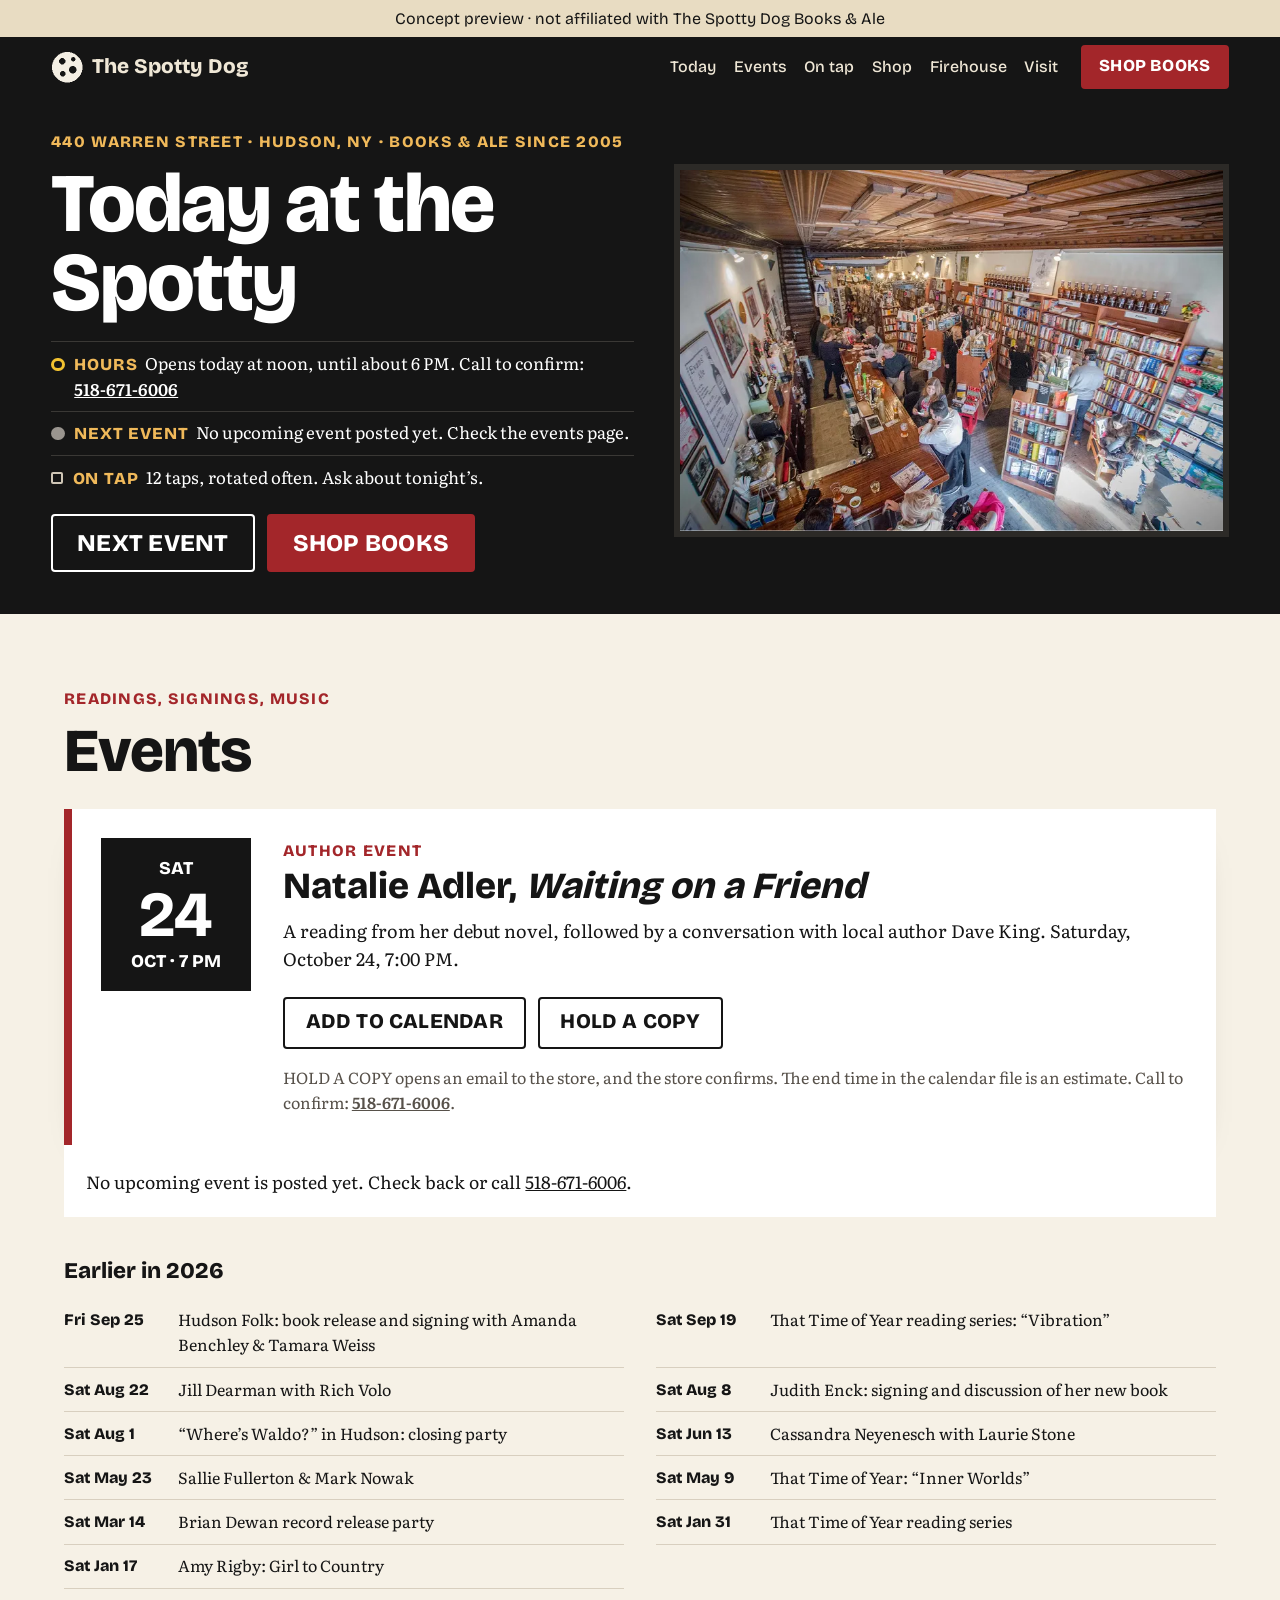
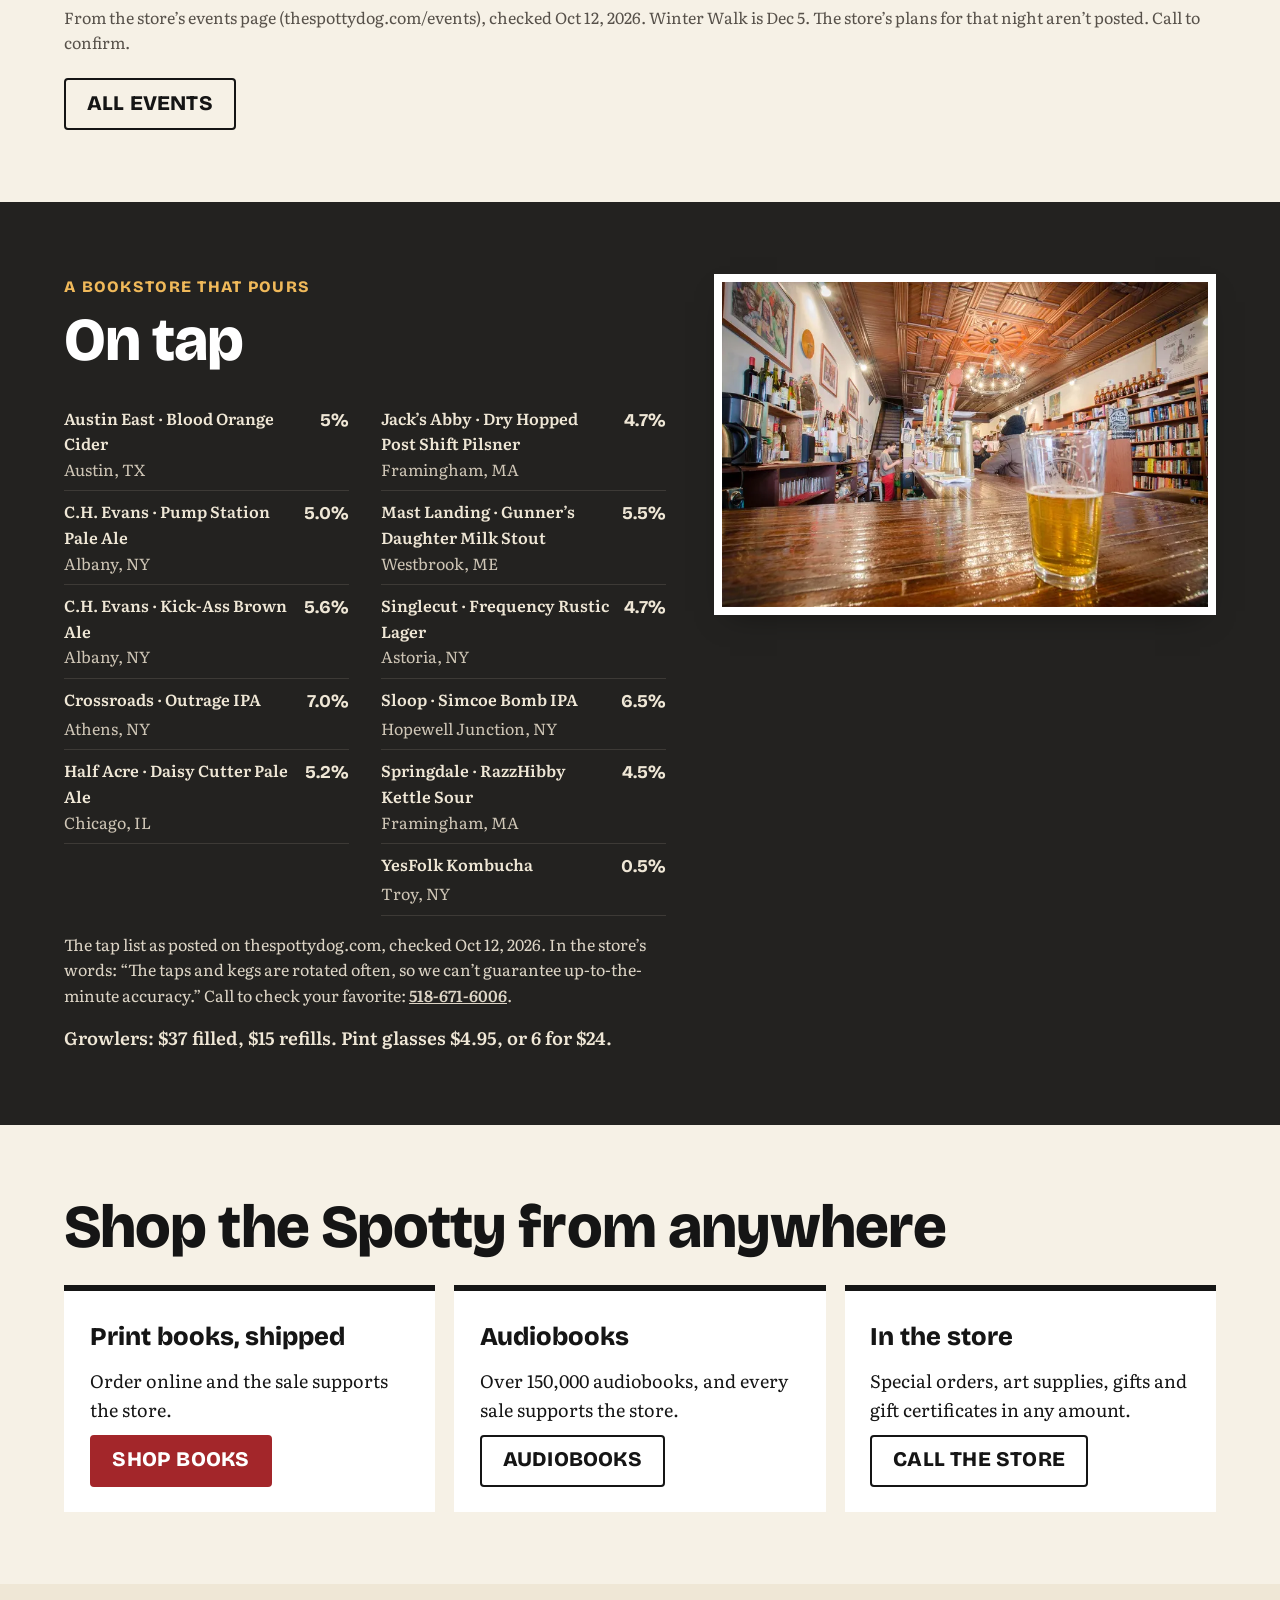
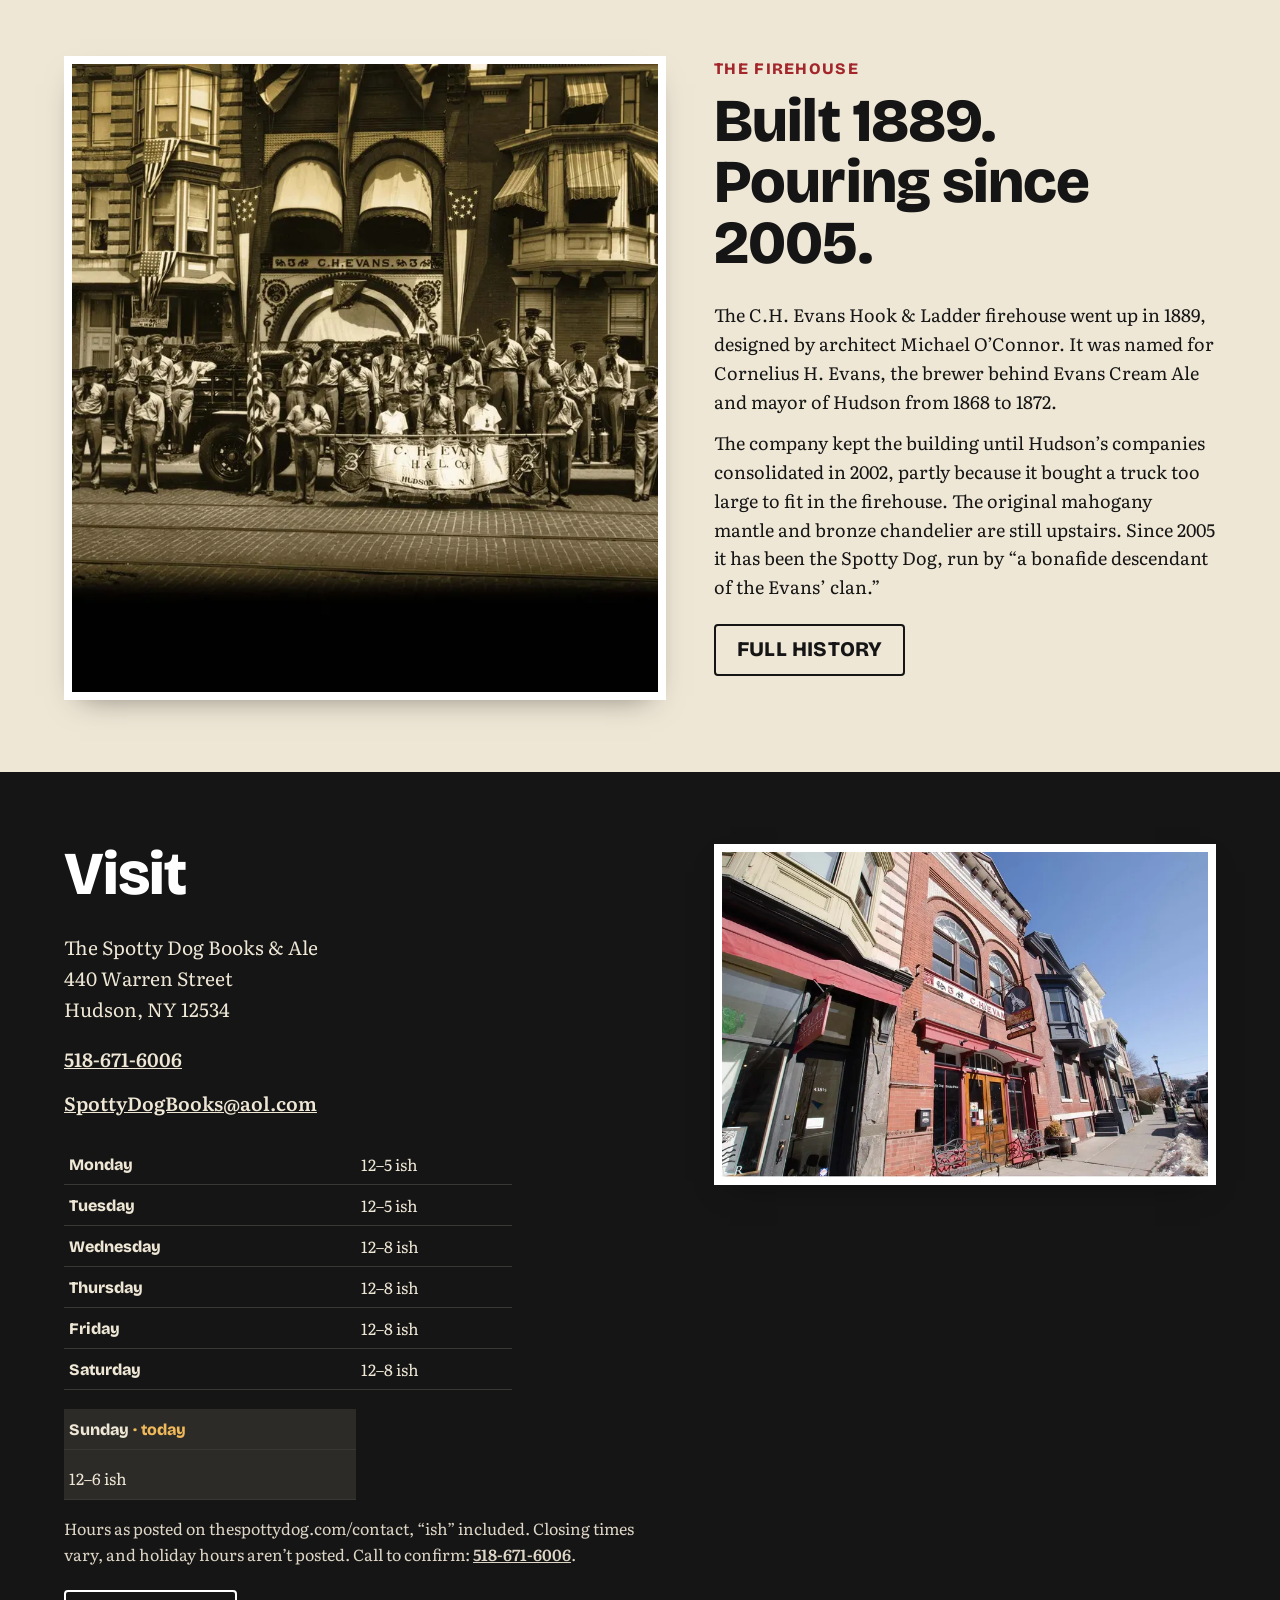
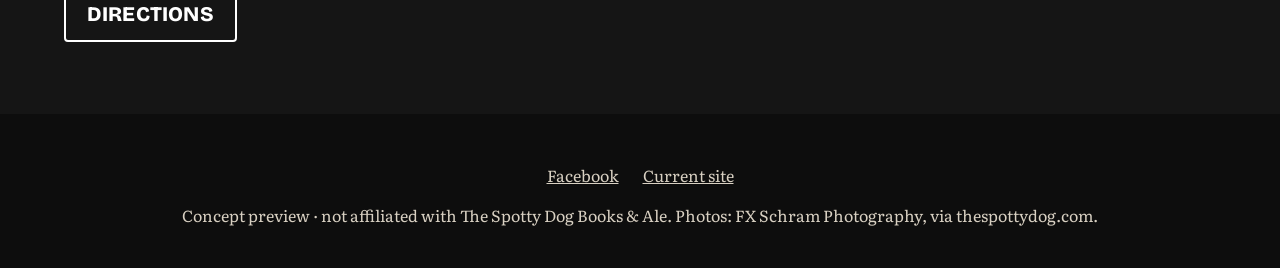
==== index.html @ 48014341 "Spotty Dog concept homepage" ====
<!doctype html>
<html lang="en">
<head>
<meta charset="utf-8">
<meta name="viewport" content="width=device-width, initial-scale=1, viewport-fit=cover">
<title>The Spotty Dog Books &amp; Ale · 440 Warren St, Hudson, NY</title>
<meta name="description" content="Books and ale in the 1889 C.H. Evans firehouse on Warren Street, Hudson, NY: today’s hours, the next reading, what’s on tap, and books shipped from the Spotty. 518-671-6006.">
<meta name="theme-color" content="#151515">
<link rel="icon" type="image/png" href="img/favicon.png">
<link rel="preconnect" href="https://fonts.googleapis.com">
<link rel="preconnect" href="https://fonts.gstatic.com" crossorigin>
<link href="https://fonts.googleapis.com/css2?family=Bricolage+Grotesque:opsz,wght@12..96,500;12..96,800&family=Literata:ital,opsz,wght@0,7..72,400;0,7..72,600;1,7..72,400&display=swap" rel="stylesheet">
<link rel="stylesheet" href="styles.css">
</head>
<body>
<p class="flag" role="note">Concept preview · not affiliated with The Spotty Dog Books &amp; Ale</p>

<header class="nav" id="top">
  <div class="nav__in">
    <a class="brand" href="#top" aria-label="The Spotty Dog, back to top"><img src="img/favicon.png" alt="" width="32" height="32"><span>The Spotty Dog</span></a>
    <nav class="nav__links" aria-label="Main"><a href="#today">Today</a><a href="#events">Events</a><a href="#taps">On tap</a><a href="#shop">Shop</a><a href="#history">Firehouse</a><a href="#visit">Visit</a></nav>
    <a class="btn btn--primary btn--hdr" href="https://bookshop.org/shop/spottydogbooks" target="_blank" rel="noopener">SHOP BOOKS</a>
  </div>
  <nav class="strip" aria-label="Sections"><a href="#today">Today</a><a href="#events">Events</a><a href="#taps">On tap</a><a href="#shop">Shop</a><a href="#history">Firehouse</a><a href="#visit">Visit</a></nav>
</header>

<main>
<section class="hero" id="today" aria-labelledby="hero-h">
  <div class="hero__in">
    <div class="hero__copy">
      <p class="kicker">440 Warren Street · Hudson, NY · Books &amp; Ale since 2005</p>
      <h1 id="hero-h">Today at the Spotty</h1>
      <ul class="today">
        <li class="today__row" data-today-hours><span class="dot dot--closed" aria-hidden="true"></span><span><b>Hours</b> <span data-text>Mon–Tue 12–5ish · Wed–Sat 12–8ish · Sun 12–6ish</span></span></li>
        <li class="today__row" data-today-event><span class="dot dot--later" aria-hidden="true"></span><span><b>Next event</b> <span data-text>Sat, Oct 24, 7 PM: Natalie Adler reads <i>Waiting on a Friend</i>, with Dave King</span></span></li>
        <li class="today__row"><span class="dot dot--plain" aria-hidden="true"></span><span><b>On tap</b> 12 taps, rotated often. Ask about tonight’s.</span></li>
      </ul>
      <div class="btns"><a class="btn btn--outline btn--lg" href="#events">NEXT EVENT</a><a class="btn btn--primary btn--lg" href="https://bookshop.org/shop/spottydogbooks" target="_blank" rel="noopener">SHOP BOOKS</a></div>
    </div>
    <div class="hero__media"><picture><source type="image/webp" srcset="img/interior-800.webp 800w, img/interior-1500.webp 1500w" sizes="(min-width:900px) 600px, 92vw"><img class="hero__img" src="img/interior.jpg" alt="Inside the Spotty Dog: book-lined walls and a crowd at the long bar under the firehouse’s pressed-tin ceiling." width="1500" height="995" fetchpriority="high" decoding="async"></picture></div>
  </div>
</section>

<section class="events" id="events" aria-labelledby="ev-h">
  <div class="wrap">
    <p class="kicker kicker--dark">Readings, signings, music</p>
    <h2 id="ev-h" class="disp">Events</h2>
    <article class="ev" data-event-card data-end="2026-10-25T01:00:00Z">
      <div class="ev__date" aria-hidden="true"><span>Sat</span><b>24</b><span>Oct · 7 PM</span></div>
      <div class="ev__body">
        <p class="ev__tag">Author event</p>
        <h3>Natalie Adler, <i>Waiting on a Friend</i></h3>
        <p>A reading from her debut novel, followed by a conversation with local author Dave King. Saturday, October 24, 7:00 PM.</p>
        <div class="btns"><a class="btn btn--outline" href="cal/2026-10-24-natalie-adler.ics" download>ADD TO CALENDAR</a><a class="btn btn--outline" href="mailto:SpottyDogBooks@aol.com?subject=Signed%20copy%20hold%3A%20Waiting%20on%20a%20Friend%20(Natalie%20Adler%2C%20Oct%2024)&amp;body=Hi%20Spotty%20Dog%2C%0A%0APlease%20hold%20a%20copy%20of%20Waiting%20on%20a%20Friend%20by%20Natalie%20Adler%20for%20me%20to%20pick%20up%20at%20the%20Oct%2024%20reading.%0A%0AName%3A%0APhone%3A%0A%0AThank%20you!">HOLD A COPY</a></div>
        <p class="note">HOLD A COPY opens an email to the store, and the store confirms. The end time in the calendar file is an estimate. Call to confirm: <a href="tel:+15186716006">518-671-6006</a>.</p>
      </div>
    </article>
    <p class="none" data-none hidden>No upcoming event is posted yet. Check back or call <a href="tel:+15186716006">518-671-6006</a>.</p>
    <h3 class="sub">Earlier in 2026</h3>
    <ul class="past"><li><time>Fri Sep 25</time><span>Hudson Folk: book release and signing with Amanda Benchley &amp; Tamara Weiss</span></li><li><time>Sat Sep 19</time><span>That Time of Year reading series: “Vibration”</span></li><li><time>Sat Aug 22</time><span>Jill Dearman with Rich Volo</span></li><li><time>Sat Aug 8</time><span>Judith Enck: signing and discussion of her new book</span></li><li><time>Sat Aug 1</time><span>“Where’s Waldo?” in Hudson: closing party</span></li><li><time>Sat Jun 13</time><span>Cassandra Neyenesch with Laurie Stone</span></li><li><time>Sat May 23</time><span>Sallie Fullerton &amp; Mark Nowak</span></li><li><time>Sat May 9</time><span>That Time of Year: “Inner Worlds”</span></li><li><time>Sat Mar 14</time><span>Brian Dewan record release party</span></li><li><time>Sat Jan 31</time><span>That Time of Year reading series</span></li><li><time>Sat Jan 17</time><span>Amy Rigby: Girl to Country</span></li></ul>
    <p class="note">From the store’s events page (thespottydog.com/events), checked Oct 12, 2026. Winter Walk is Dec 5. The store’s plans for that night aren’t posted. Call to confirm.</p>
    <div class="btns"><a class="btn btn--outline" href="https://www.thespottydog.com/events/all-events/" target="_blank" rel="noopener">ALL EVENTS</a></div>
  </div>
</section>

<section class="taps" id="taps" aria-labelledby="tp-h">
  <div class="wrap taps__in">
    <div>
      <p class="kicker">A bookstore that pours</p>
      <h2 id="tp-h" class="disp disp--light">On tap</h2>
      <ul class="taplist"><li><span>Austin East · Blood Orange Cider</span><b>5%</b><small>Austin, TX</small></li><li><span>C.H. Evans · Pump Station Pale Ale</span><b>5.0%</b><small>Albany, NY</small></li><li><span>C.H. Evans · Kick-Ass Brown Ale</span><b>5.6%</b><small>Albany, NY</small></li><li><span>Crossroads · Outrage IPA</span><b>7.0%</b><small>Athens, NY</small></li><li><span>Half Acre · Daisy Cutter Pale Ale</span><b>5.2%</b><small>Chicago, IL</small></li><li><span>Jack’s Abby · Dry Hopped Post Shift Pilsner</span><b>4.7%</b><small>Framingham, MA</small></li><li><span>Mast Landing · Gunner’s Daughter Milk Stout</span><b>5.5%</b><small>Westbrook, ME</small></li><li><span>Singlecut · Frequency Rustic Lager</span><b>4.7%</b><small>Astoria, NY</small></li><li><span>Sloop · Simcoe Bomb IPA</span><b>6.5%</b><small>Hopewell Junction, NY</small></li><li><span>Springdale · RazzHibby Kettle Sour</span><b>4.5%</b><small>Framingham, MA</small></li><li><span>YesFolk Kombucha</span><b>0.5%</b><small>Troy, NY</small></li></ul>
      <p class="note note--light">The tap list as posted on thespottydog.com, checked Oct 12, 2026. In the store’s words: “The taps and kegs are rotated often, so we can’t guarantee up-to-the-minute accuracy.” Call to check your favorite: <a href="tel:+15186716006">518-671-6006</a>.</p>
      <p class="growler">Growlers: $37 filled, $15 refills. Pint glasses $4.95, or 6 for $24.</p>
    </div>
    <div class="taps__media"><picture><source type="image/webp" srcset="img/pint-bar-800.webp 800w, img/pint-bar-1500.webp 1500w" sizes="(min-width:900px) 620px, 92vw"><img class="framed" src="img/pint-bar.jpg" alt="A pint of pale ale on the Spotty Dog’s polished wooden bar, with shelves of books behind." width="1500" height="None" loading="lazy" decoding="async"></picture></div>
  </div>
</section>

<section class="shop" id="shop" aria-labelledby="sh-h">
  <div class="wrap">
    <h2 id="sh-h" class="disp">Shop the Spotty from anywhere</h2>
    <div class="ways">
      <div class="way"><h3>Print books, shipped</h3><p>Order online and the sale supports the store.</p><a class="btn btn--primary" href="https://bookshop.org/shop/spottydogbooks" target="_blank" rel="noopener">SHOP BOOKS</a></div>
      <div class="way"><h3>Audiobooks</h3><p>Over 150,000 audiobooks, and every sale supports the store.</p><a class="btn btn--outline" href="https://libro.fm/thespottydog" target="_blank" rel="noopener">AUDIOBOOKS</a></div>
      <div class="way"><h3>In the store</h3><p>Special orders, art supplies, gifts and gift certificates in any amount.</p><a class="btn btn--outline" href="tel:+15186716006">CALL THE STORE</a></div>
    </div>
  </div>
</section>

<section class="history" id="history" aria-labelledby="hi-h">
  <div class="wrap hist">
    <div class="hist__media"><picture><source type="image/webp" srcset="img/firehouse-history-800.webp 800w, img/firehouse-history-1500.webp 1500w" sizes="(min-width:900px) 620px, 92vw"><img class="framed" src="img/firehouse-history.jpg" alt="A historic photograph of the C.H. Evans Hook &amp; Ladder company posed in front of the firehouse." width="1500" height="1606" loading="lazy" decoding="async"></picture></div>
    <div>
      <p class="kicker kicker--dark">The firehouse</p>
      <h2 id="hi-h" class="disp">Built 1889. Pouring since 2005.</h2>
      <p>The C.H. Evans Hook &amp; Ladder firehouse went up in 1889, designed by architect Michael O’Connor. It was named for Cornelius H. Evans, the brewer behind Evans Cream Ale and mayor of Hudson from 1868 to 1872.</p>
      <p>The company kept the building until Hudson’s companies consolidated in 2002, partly because it bought a truck too large to fit in the firehouse. The original mahogany mantle and bronze chandelier are still upstairs. Since 2005 it has been the Spotty Dog, run by “a bonafide descendant of the Evans’ clan.”</p>
      <div class="btns"><a class="btn btn--outline" href="https://www.thespottydog.com/history/" target="_blank" rel="noopener">FULL HISTORY</a></div>
    </div>
  </div>
</section>

<section class="visit" id="visit" aria-labelledby="vi-h">
  <div class="wrap vis">
    <div>
      <h2 id="vi-h" class="disp disp--light">Visit</h2>
      <address>The Spotty Dog Books &amp; Ale<br>440 Warren Street<br>Hudson, NY 12534</address>
      <p class="big"><a href="tel:+15186716006">518-671-6006</a><br><a href="mailto:SpottyDogBooks@aol.com">SpottyDogBooks@aol.com</a></p>
      <table class="hours" data-hours><tbody>
        <tr data-day="1"><th>Monday</th><td>12–5 ish</td></tr><tr data-day="2"><th>Tuesday</th><td>12–5 ish</td></tr>
        <tr data-day="3"><th>Wednesday</th><td>12–8 ish</td></tr><tr data-day="4"><th>Thursday</th><td>12–8 ish</td></tr>
        <tr data-day="5"><th>Friday</th><td>12–8 ish</td></tr><tr data-day="6"><th>Saturday</th><td>12–8 ish</td></tr>
        <tr data-day="0"><th>Sunday</th><td>12–6 ish</td></tr></tbody></table>
      <p class="note note--light">Hours as posted on thespottydog.com/contact, “ish” included. Closing times vary, and holiday hours aren’t posted. Call to confirm: <a href="tel:+15186716006">518-671-6006</a>.</p>
      <div class="btns"><a class="btn btn--outline-light" href="https://www.google.com/maps/dir/?api=1&amp;destination=The%20Spotty%20Dog%20Books%20%26%20Ale%2C%20440%20Warren%20St%2C%20Hudson%2C%20NY%2012534" target="_blank" rel="noopener">DIRECTIONS</a></div>
    </div>
    <div class="vis__media"><picture><source type="image/webp" srcset="img/storefront-800.webp 800w, img/storefront-1500.webp 1500w" sizes="(min-width:900px) 620px, 92vw"><img class="framed" src="img/storefront.jpg" alt="The Spotty Dog’s brick firehouse storefront on Warren Street, with its arched windows." width="1500" height="1003" loading="lazy" decoding="async"></picture></div>
  </div>
</section>
</main>

<footer class="foot">
  <p><a href="https://www.facebook.com/SpottyDogBooks" target="_blank" rel="noopener">Facebook</a><a href="https://www.thespottydog.com/" target="_blank" rel="noopener">Current site</a></p>
  <p>Concept preview · not affiliated with The Spotty Dog Books &amp; Ale. Photos: FX Schram Photography, via thespottydog.com.</p>
</footer>

<div class="mbar" role="navigation" aria-label="Quick actions">
  <a class="btn btn--outline-light" href="tel:+15186716006">CALL</a>
  <a class="btn btn--outline-light" href="#events">EVENTS</a>
  <a class="btn btn--primary" href="https://bookshop.org/shop/spottydogbooks" target="_blank" rel="noopener">SHOP BOOKS</a>
</div>
<script src="main.js"></script>
</body>
</html>
---- styles.css ----
:root{--ink:#151515;--char:#232220;--red:#a3262a;--red-d:#82191d;--paper:#f6f1e6;--cream:#efe7d6;--muted:#57514a;--line:#d8cfbf;--disp:"Bricolage Grotesque",system-ui,sans-serif;--body:"Literata",Georgia,serif;--safe:env(safe-area-inset-bottom,0px)}
*{box-sizing:border-box;margin:0;padding:0}
html{scroll-behavior:smooth;scroll-padding-top:80px}
body{font-family:var(--body);background:var(--paper);color:var(--ink);font-size:18px;line-height:1.6;overflow-x:hidden}
img{display:block;max-width:100%;height:auto}
a{color:inherit}
:focus-visible{outline:3px solid #e2a93b;outline-offset:3px}
.wrap{width:min(1180px,90vw);margin:0 auto}
.flag{background:#e8dcc2;color:var(--ink);font-family:var(--disp);font-size:1rem;text-align:center;padding:.35rem 1rem}
.nav{position:sticky;top:0;z-index:30;background:var(--ink);color:var(--cream);font-family:var(--disp)}
.nav__in{display:flex;align-items:center;gap:1rem;padding:.45rem 4vw;min-height:60px}
.brand{display:inline-flex;align-items:center;gap:.55rem;min-height:44px;min-width:44px;text-decoration:none;font-weight:800;font-size:1.3rem;white-space:nowrap}
.nav__links{display:flex;gap:1.1rem;margin-left:auto;font-weight:500;font-size:1rem}
.nav__links a,.strip a{text-decoration:none;min-height:44px;display:inline-flex;align-items:center}
.nav__links a:hover{color:#f0b95a}
.strip{display:none}
.btns{display:flex;flex-wrap:wrap;gap:.75rem;margin-top:1.4rem}
.btn{display:inline-flex;align-items:center;justify-content:center;min-height:52px;padding:.2em 1em;font-family:var(--disp);font-weight:800;font-size:1.3rem;line-height:1;letter-spacing:.01em;text-transform:uppercase;text-decoration:none;white-space:nowrap;border:2px solid transparent;border-radius:4px;cursor:pointer;transition:background .2s,color .2s}
.btn:hover,.btn:focus,.btn:focus-visible,.btn:active{text-decoration:none}
.btn--lg{min-height:58px;font-size:1.5rem}
.btn--hdr{min-height:44px;font-size:1.05rem;margin-left:.4rem}
.btn--primary{background:var(--red);border-color:var(--red);color:#fff}.btn--primary:hover{background:var(--red-d);border-color:var(--red-d)}
.btn--outline{border-color:var(--ink);color:var(--ink)}.btn--outline:hover{background:var(--ink);color:#fff}
.btn--outline-light{border-color:#fff;color:#fff}.btn--outline-light:hover{background:#fff;color:var(--ink)}
.kicker{font-family:var(--disp);font-weight:800;text-transform:uppercase;letter-spacing:.08em;font-size:1rem;color:#f0b95a;margin-bottom:.6rem}
.kicker--dark{color:var(--red)}
.disp{font-family:var(--disp);font-weight:800;line-height:1;font-size:clamp(2.2rem,5vw,3.8rem);margin-bottom:.45em;letter-spacing:-.015em}
.disp--light{color:#fff}
.sub{font-family:var(--disp);font-weight:800;font-size:1.4rem;margin:2.2rem 0 .6rem}
.note{font-size:1rem;color:var(--muted);margin-top:1rem}.note a{font-weight:600}
.note--light{color:#ddd5c6}
.dot{flex:none;display:inline-block;width:.8em;height:.8em;border-radius:50%;background:#9a958f;margin-top:.4em}
.dot--open{background:#35b86b}.dot--later{background:transparent;border:3px solid #f2c230}.dot--closed{background:#9a958f}
/* hero / today */
.hero{background:var(--ink);color:#fff;padding:2rem 0 2.6rem}
.hero__in{width:min(1240px,92vw);margin:0 auto;display:grid;grid-template-columns:1.05fr 1fr;gap:2.5rem;align-items:center}
.hero h1{font-family:var(--disp);font-weight:800;font-size:clamp(2.6rem,6.5vw,5.2rem);line-height:.95;letter-spacing:-.02em}
.today{list-style:none;margin-top:1.2rem;display:grid;gap:.55rem}
.today__row{display:flex;gap:.6rem;align-items:flex-start;font-size:1.05rem;line-height:1.45;border-top:1px solid #3a3835;padding-top:.55rem}
.today__row b{font-family:var(--disp);font-weight:800;text-transform:uppercase;letter-spacing:.05em;color:#f0b95a;margin-right:.3rem}
.hero .btn--outline{border-color:#fff;color:#fff}.hero .btn--outline:hover{background:#fff;color:var(--ink)}
.hero__media img{width:100%;max-width:1500px;border:6px solid #2c2a27}
/* events */
.events{padding:4.5rem 0}
.ev{display:grid;grid-template-columns:150px 1fr;gap:2rem;background:#fff;padding:1.8rem;border-left:8px solid var(--red);box-shadow:0 18px 36px -28px rgba(0,0,0,.4)}
.ev__date{background:var(--ink);color:#fff;display:flex;flex-direction:column;align-items:center;justify-content:center;font-family:var(--disp);font-weight:800;text-transform:uppercase;padding:1rem;align-self:start}
.ev__date b{font-size:4rem;line-height:1}
.ev__tag{font-family:var(--disp);font-weight:800;text-transform:uppercase;letter-spacing:.08em;font-size:1rem;color:var(--red)}
.ev h3{font-family:var(--disp);font-weight:800;font-size:clamp(1.6rem,3vw,2.3rem);line-height:1.1;margin:.2rem 0 .6rem}
.none{font-size:1.1rem;padding:1.4rem;background:#fff}
.past{list-style:none;display:grid;grid-template-columns:1fr 1fr;gap:0 2rem}
.past li{display:grid;grid-template-columns:6.5rem 1fr;gap:.6rem;padding:.55rem 0;border-bottom:1px solid var(--line);font-size:1rem}
.past time{font-family:var(--disp);font-weight:800}
/* taps */
.taps{background:var(--char);color:var(--cream);padding:4.5rem 0}
.taps__in,.hist,.vis{display:grid;grid-template-columns:1.2fr 1fr;gap:3rem;align-items:start}
.taplist{list-style:none;columns:2;column-gap:2rem}
.taplist li{break-inside:avoid;display:grid;grid-template-columns:1fr auto;gap:0 .6rem;padding:.5rem 0;border-bottom:1px solid #3d3a36}
.taplist span{font-weight:600;font-size:1rem}.taplist b{font-family:var(--disp)}.taplist small{grid-column:1/-1;color:#cfc6b6;font-size:1rem}
.growler{margin-top:1rem;font-weight:600}
.framed{width:100%;max-width:1500px;border:8px solid #fff;box-shadow:0 12px 30px -16px rgba(0,0,0,.5)}
/* shop */
.shop{padding:4.5rem 0}
.ways{display:grid;grid-template-columns:repeat(3,1fr);gap:1.2rem}
.way{background:#fff;padding:1.6rem;display:flex;flex-direction:column;gap:.6rem;border-top:6px solid var(--ink)}
.way h3{font-family:var(--disp);font-weight:800;font-size:1.6rem}
.way p{flex:1}
.way .btn{align-self:flex-start}
.history{padding:4.5rem 0;background:var(--cream)}
.history p+p{margin-top:.8rem}
.visit{background:var(--ink);color:var(--cream);padding:4.5rem 0}
address{font-style:normal;font-size:1.2rem}
.big{font-size:1.2rem;font-weight:600;margin:.8rem 0 1.2rem}.big a{display:inline-flex;min-height:44px;align-items:center}
.hours{width:100%;max-width:28rem;border-collapse:collapse}
.hours th,.hours td{text-align:left;padding:.45rem .3rem;border-bottom:1px solid #3a3835;font-size:1rem}
.hours th{font-family:var(--disp);font-weight:800}
.hours tr.today{background:#2d2b28}.hours tr.today th::after{content:" · today";color:#f0b95a}
.foot{background:#0d0d0d;color:#d8d0c2;padding:2.5rem 5vw;text-align:center;font-size:1rem;display:grid;gap:.3rem}
.foot p:first-child{display:flex;gap:1.5rem;justify-content:center}
.foot a{display:inline-flex;min-height:44px;align-items:center}
.mbar{display:none}
@media (max-width:899px){
  .mbar{display:grid;grid-template-columns:1fr 1.15fr minmax(34%,1.5fr);gap:.45rem;position:fixed;left:0;right:0;bottom:0;z-index:40;background:var(--ink);padding:8px 8px calc(8px + var(--safe));min-height:calc(68px + var(--safe));box-shadow:0 -6px 20px rgba(0,0,0,.3)}
  .mbar .btn{min-height:52px;font-size:1.05rem;padding:.2em .35em}
  body{padding-bottom:calc(76px + var(--safe))}
  .hero__in,.taps__in,.hist,.vis{grid-template-columns:1fr}
  .hero__media{max-width:640px}
  .ways{grid-template-columns:1fr}
}
@media (max-width:820px){
  .nav__links{display:none}
  .btn--hdr{margin-left:auto}
  .strip{display:flex;gap:1.4rem;overflow-x:auto;white-space:nowrap;padding:0 4vw;height:44px;background:#262523;font-weight:500;font-size:1rem;scrollbar-width:none}
  .strip::-webkit-scrollbar{display:none}
  html{scroll-padding-top:120px}
  .past{grid-template-columns:1fr}
}
@media (max-width:600px){
  .taplist{columns:1}
  .ev{grid-template-columns:1fr;padding:1.2rem}
  .ev__date{flex-direction:row;gap:.6rem;justify-content:flex-start}
  .ev__date b{font-size:2rem}
}
@media (max-width:480px){
  .hero{padding:1.3rem 0 2rem}
  .hero h1{font-size:2.5rem}
  .today__row{font-size:1rem}
  .btn{font-size:1.1rem}.btn--lg{font-size:1.2rem;min-height:54px}
  .hero .btns{display:grid;grid-template-columns:1fr 1.2fr;gap:.6rem;margin-top:1rem}
  .brand{font-size:1.1rem}.btn--hdr{font-size:.95rem;padding:.2em .6em}
  .ev .btns{display:grid;grid-template-columns:1fr}
}
@media (prefers-reduced-motion:reduce){html{scroll-behavior:auto}}
.today a{display:inline-flex;align-items:center;min-height:44px;margin:-11px 0;font-weight:600}
.dot--plain{background:transparent;border-radius:2px;border:2px solid #cfc6b6;width:.7em;height:.7em}
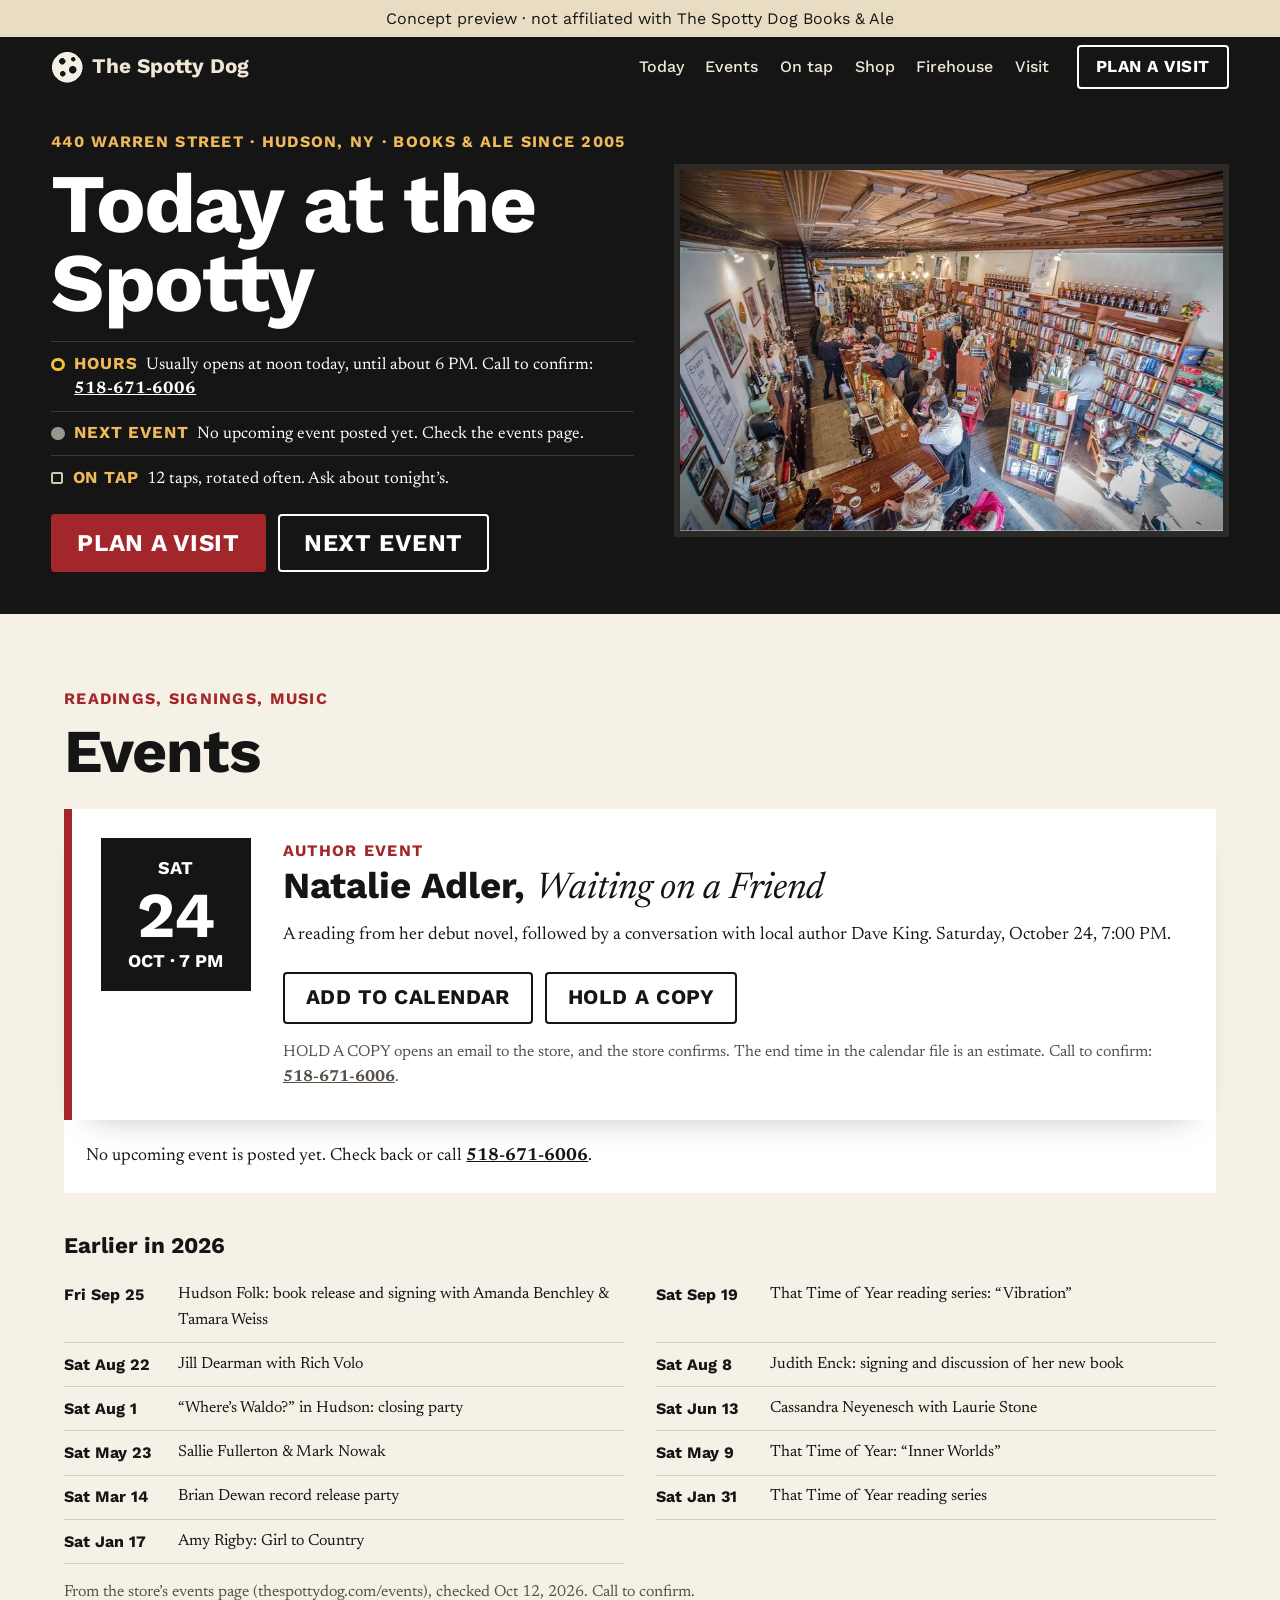
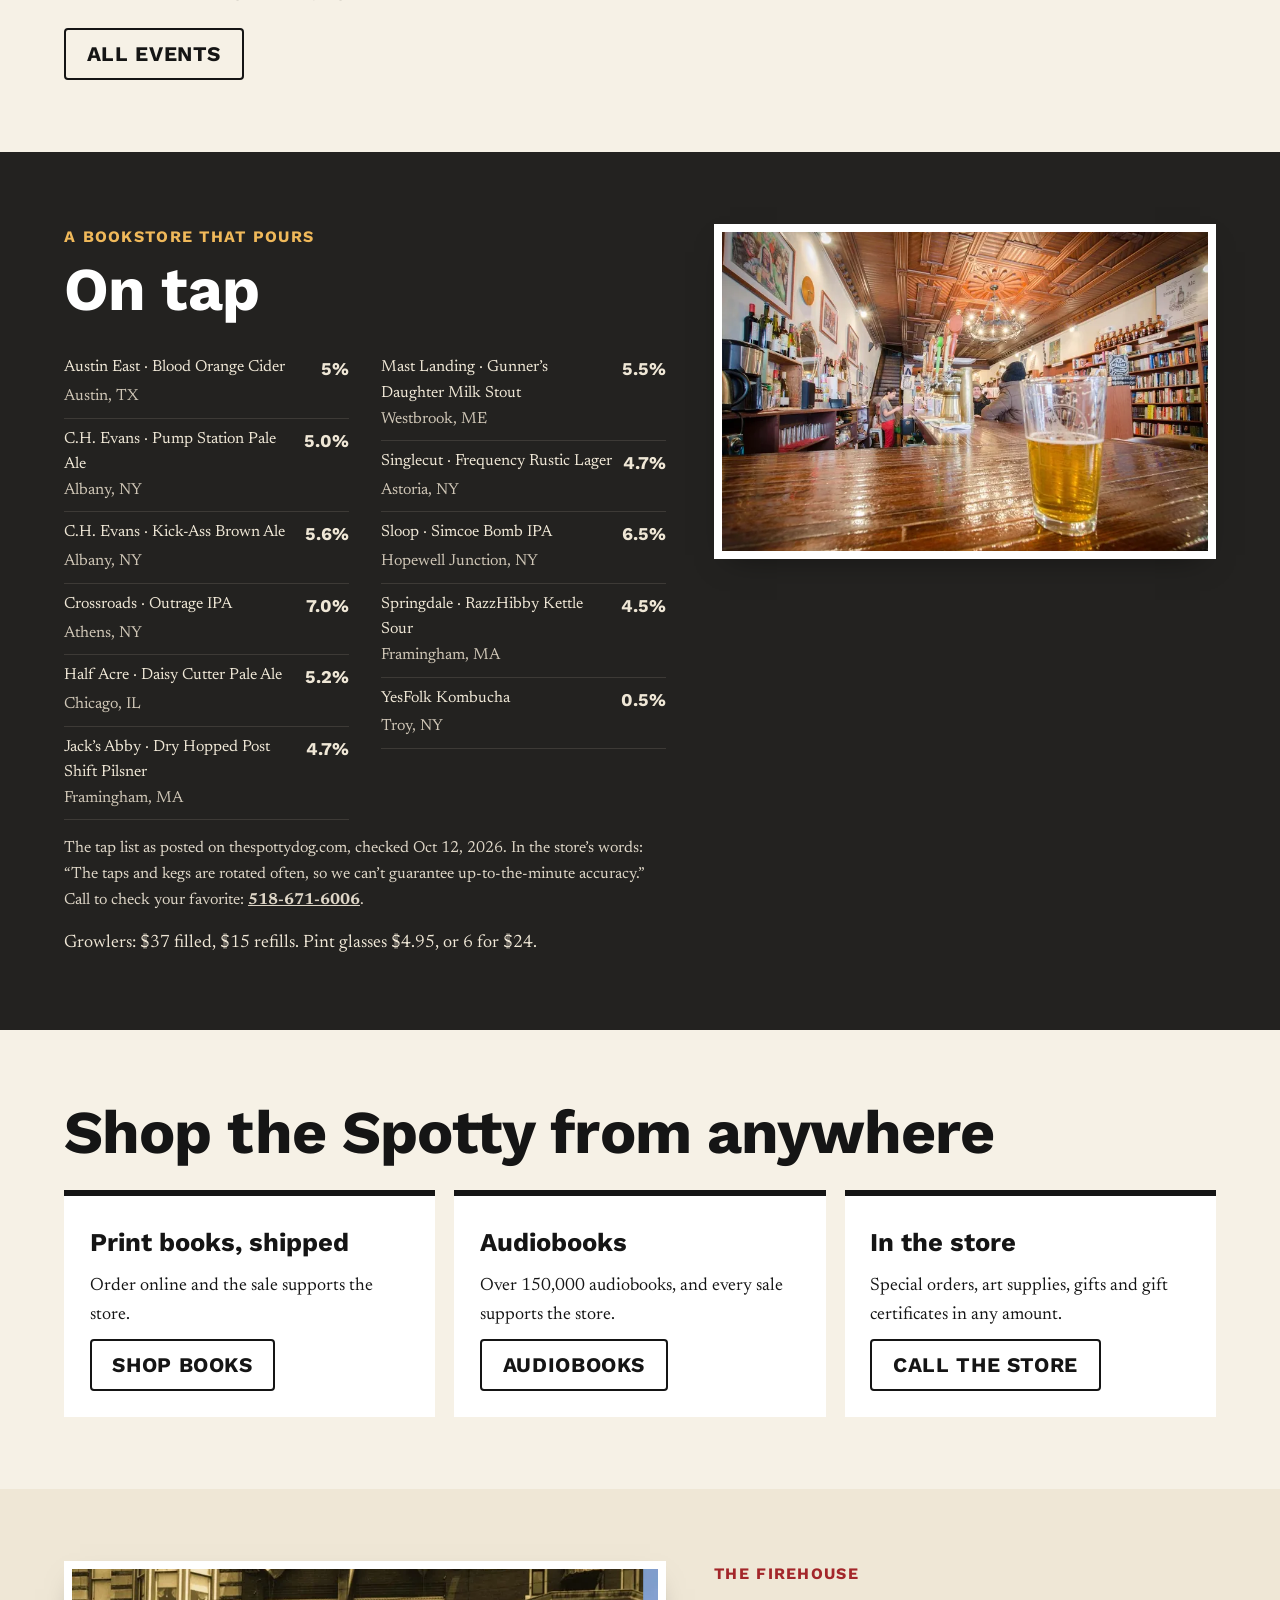
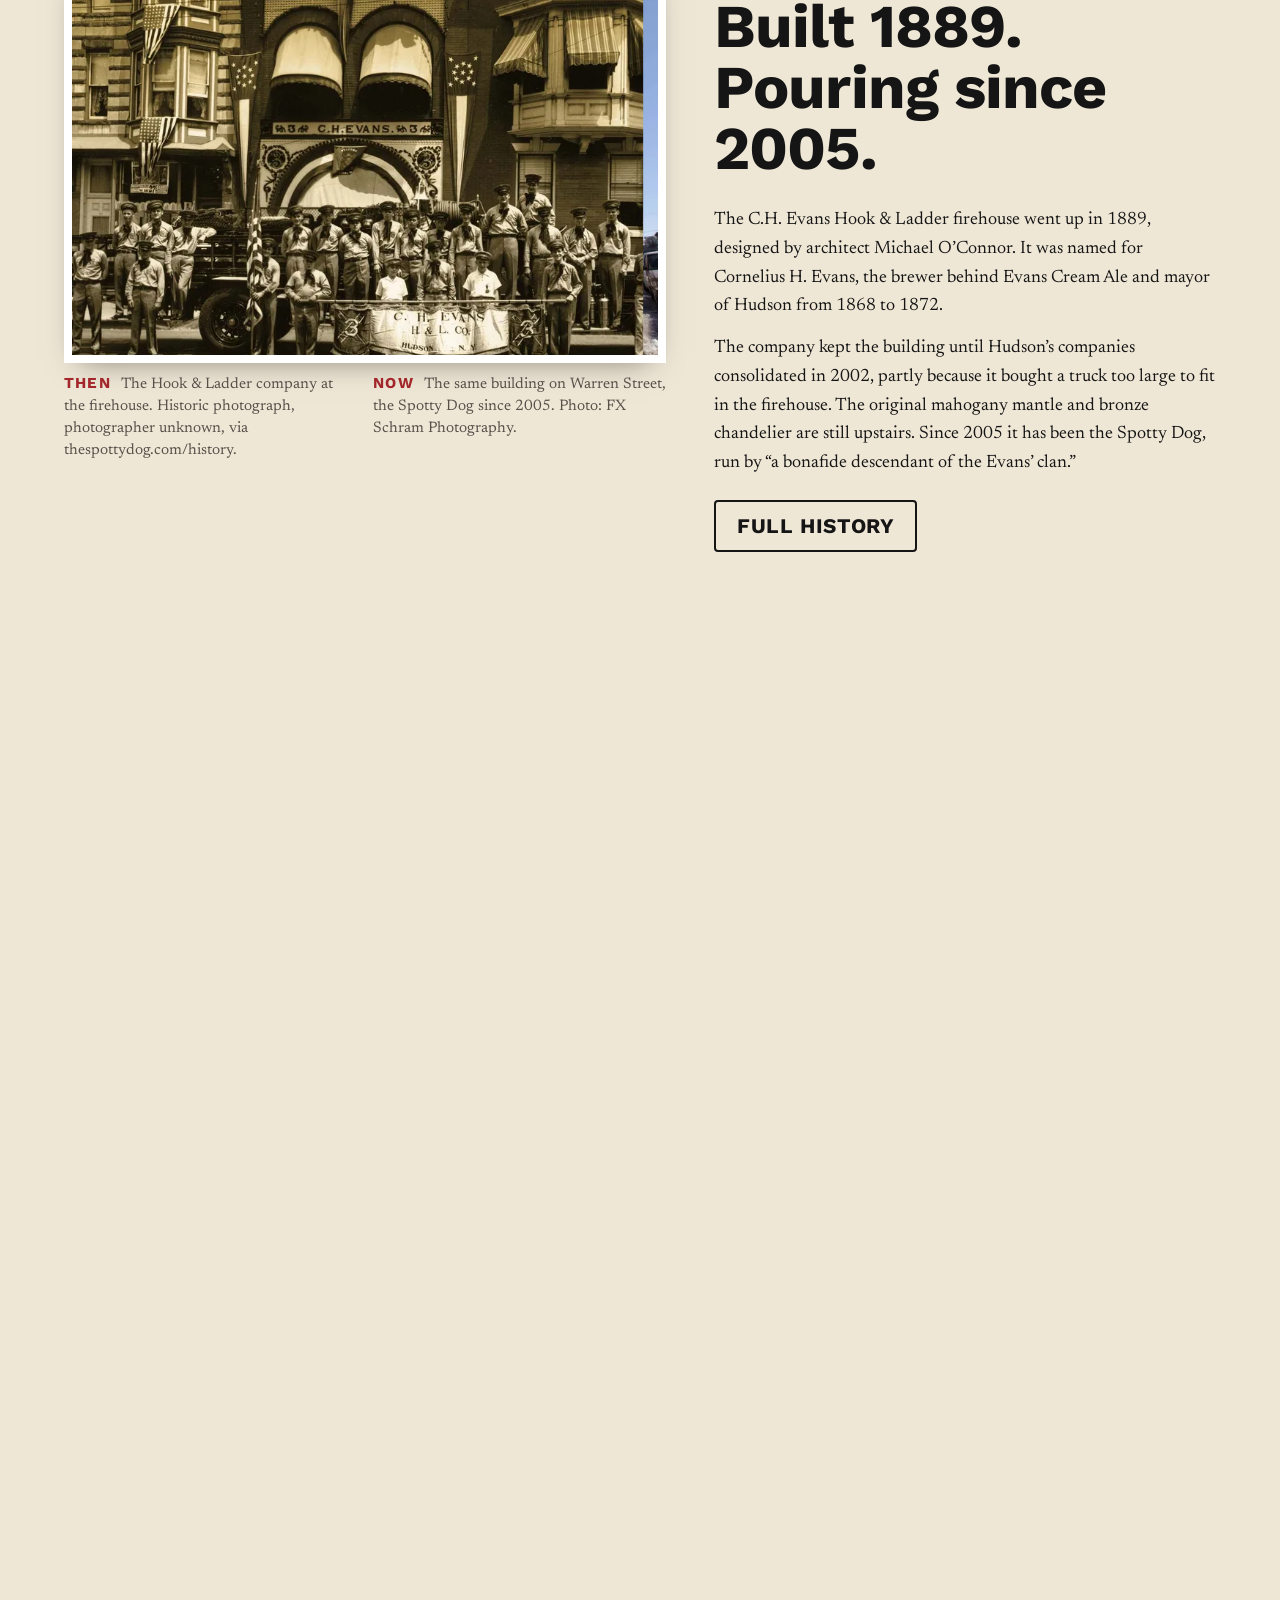
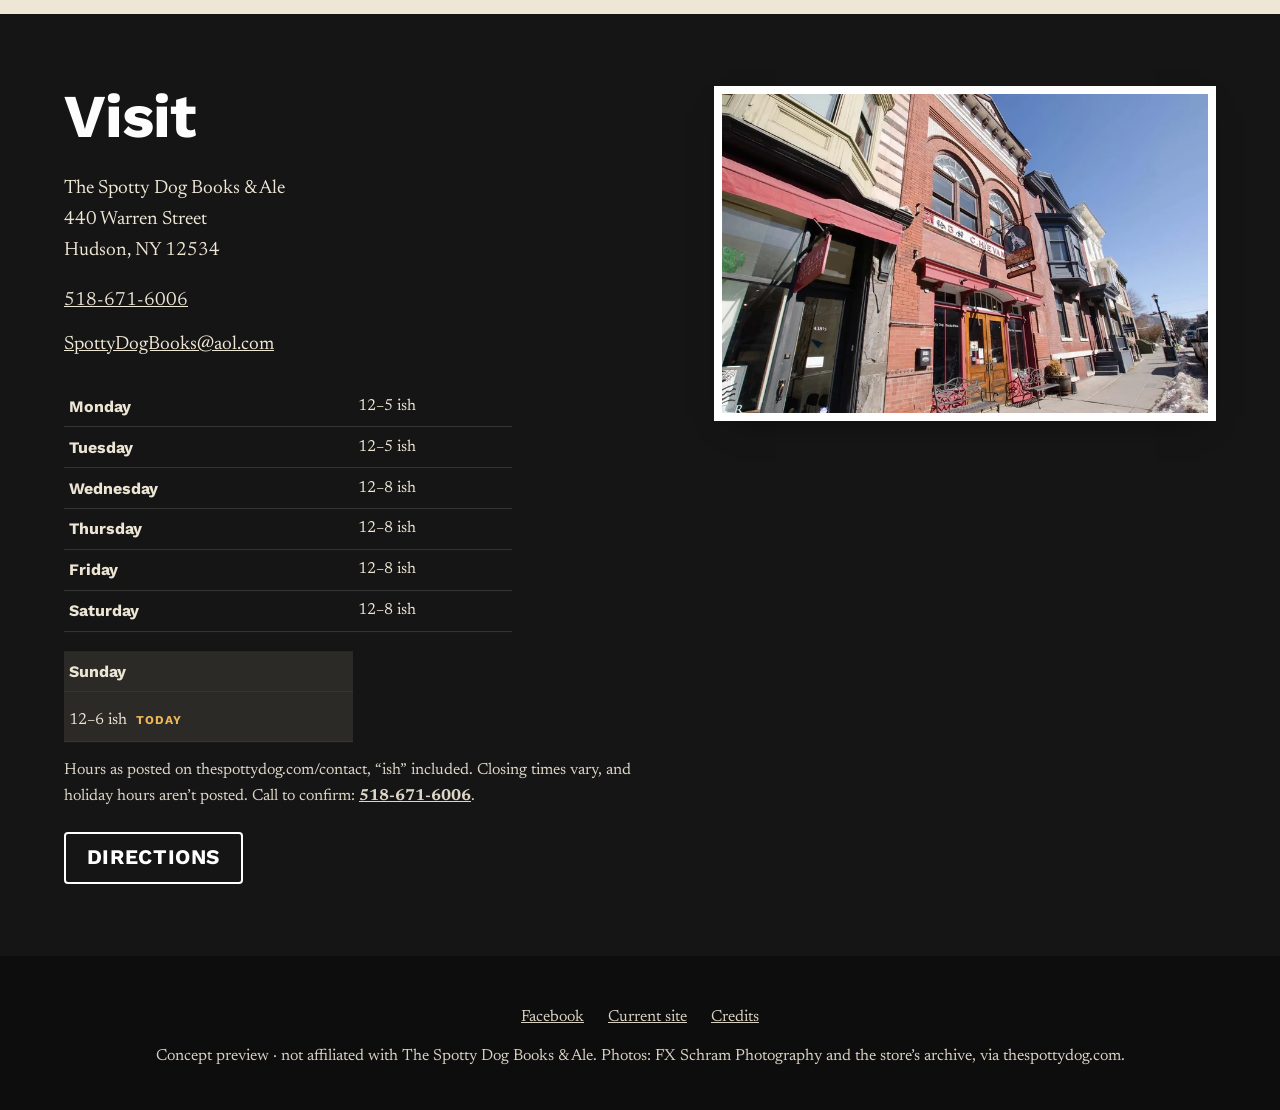
==== commit 31c7051d: "Apply Design Director must-fixes 1-15: Visit as key action, no Open-now claim, firehouse then/now sc" ====
--- a/index.html
+++ b/index.html
@@ -4,22 +4,22 @@
 <meta charset="utf-8">
 <meta name="viewport" content="width=device-width, initial-scale=1, viewport-fit=cover">
 <title>The Spotty Dog Books &amp; Ale · 440 Warren St, Hudson, NY</title>
-<meta name="description" content="Books and ale in the 1889 C.H. Evans firehouse on Warren Street, Hudson, NY: today’s hours, the next reading, what’s on tap, and books shipped from the Spotty. 518-671-6006.">
+<meta name="description" content="Books and ale in the 1889 C.H. Evans firehouse at 440 Warren St, Hudson, NY: today’s hours, the next reading, what’s on tap, and online orders that support the store. 518-671-6006.">
 <meta name="theme-color" content="#151515">
 <link rel="icon" type="image/png" href="img/favicon.png">
 <link rel="preconnect" href="https://fonts.googleapis.com">
 <link rel="preconnect" href="https://fonts.gstatic.com" crossorigin>
-<link href="https://fonts.googleapis.com/css2?family=Bricolage+Grotesque:opsz,wght@12..96,500;12..96,800&family=Literata:ital,opsz,wght@0,7..72,400;0,7..72,600;1,7..72,400&display=swap" rel="stylesheet">
+<link href="https://fonts.googleapis.com/css2?family=Newsreader:ital,wght@0,400;1,400&family=Work+Sans:wght@500;700&display=swap" rel="stylesheet">
 <link rel="stylesheet" href="styles.css">
 </head>
 <body>
-<p class="flag" role="note">Concept preview · not affiliated with The Spotty Dog Books &amp; Ale</p>
+<p class="flag" role="note">Concept preview · not affiliated<span class="flag__long"> with The Spotty Dog Books &amp; Ale</span></p>
 
 <header class="nav" id="top">
   <div class="nav__in">
     <a class="brand" href="#top" aria-label="The Spotty Dog, back to top"><img src="img/favicon.png" alt="" width="32" height="32"><span>The Spotty Dog</span></a>
     <nav class="nav__links" aria-label="Main"><a href="#today">Today</a><a href="#events">Events</a><a href="#taps">On tap</a><a href="#shop">Shop</a><a href="#history">Firehouse</a><a href="#visit">Visit</a></nav>
-    <a class="btn btn--primary btn--hdr" href="https://bookshop.org/shop/spottydogbooks" target="_blank" rel="noopener">SHOP BOOKS</a>
+    <a class="btn btn--primary btn--hdr" href="#visit">PLAN A VISIT</a>
   </div>
   <nav class="strip" aria-label="Sections"><a href="#today">Today</a><a href="#events">Events</a><a href="#taps">On tap</a><a href="#shop">Shop</a><a href="#history">Firehouse</a><a href="#visit">Visit</a></nav>
 </header>
@@ -35,7 +35,7 @@
         <li class="today__row" data-today-event><span class="dot dot--later" aria-hidden="true"></span><span><b>Next event</b> <span data-text>Sat, Oct 24, 7 PM: Natalie Adler reads <i>Waiting on a Friend</i>, with Dave King</span></span></li>
         <li class="today__row"><span class="dot dot--plain" aria-hidden="true"></span><span><b>On tap</b> 12 taps, rotated often. Ask about tonight’s.</span></li>
       </ul>
-      <div class="btns"><a class="btn btn--outline btn--lg" href="#events">NEXT EVENT</a><a class="btn btn--primary btn--lg" href="https://bookshop.org/shop/spottydogbooks" target="_blank" rel="noopener">SHOP BOOKS</a></div>
+      <div class="btns"><a class="btn btn--primary btn--lg" href="#visit">PLAN A VISIT</a><a class="btn btn--outline btn--lg" href="#events">NEXT EVENT</a></div>
     </div>
     <div class="hero__media"><picture><source type="image/webp" srcset="img/interior-800.webp 800w, img/interior-1500.webp 1500w" sizes="(min-width:900px) 600px, 92vw"><img class="hero__img" src="img/interior.jpg" alt="Inside the Spotty Dog: book-lined walls and a crowd at the long bar under the firehouse’s pressed-tin ceiling." width="1500" height="995" fetchpriority="high" decoding="async"></picture></div>
   </div>
@@ -58,7 +58,7 @@
     <p class="none" data-none hidden>No upcoming event is posted yet. Check back or call <a href="tel:+15186716006">518-671-6006</a>.</p>
     <h3 class="sub">Earlier in 2026</h3>
     <ul class="past"><li><time>Fri Sep 25</time><span>Hudson Folk: book release and signing with Amanda Benchley &amp; Tamara Weiss</span></li><li><time>Sat Sep 19</time><span>That Time of Year reading series: “Vibration”</span></li><li><time>Sat Aug 22</time><span>Jill Dearman with Rich Volo</span></li><li><time>Sat Aug 8</time><span>Judith Enck: signing and discussion of her new book</span></li><li><time>Sat Aug 1</time><span>“Where’s Waldo?” in Hudson: closing party</span></li><li><time>Sat Jun 13</time><span>Cassandra Neyenesch with Laurie Stone</span></li><li><time>Sat May 23</time><span>Sallie Fullerton &amp; Mark Nowak</span></li><li><time>Sat May 9</time><span>That Time of Year: “Inner Worlds”</span></li><li><time>Sat Mar 14</time><span>Brian Dewan record release party</span></li><li><time>Sat Jan 31</time><span>That Time of Year reading series</span></li><li><time>Sat Jan 17</time><span>Amy Rigby: Girl to Country</span></li></ul>
-    <p class="note">From the store’s events page (thespottydog.com/events), checked Oct 12, 2026. Winter Walk is Dec 5. The store’s plans for that night aren’t posted. Call to confirm.</p>
+    <p class="note">From the store’s events page (thespottydog.com/events), checked Oct 12, 2026. Call to confirm.</p>
     <div class="btns"><a class="btn btn--outline" href="https://www.thespottydog.com/events/all-events/" target="_blank" rel="noopener">ALL EVENTS</a></div>
   </div>
 </section>
@@ -72,7 +72,7 @@
       <p class="note note--light">The tap list as posted on thespottydog.com, checked Oct 12, 2026. In the store’s words: “The taps and kegs are rotated often, so we can’t guarantee up-to-the-minute accuracy.” Call to check your favorite: <a href="tel:+15186716006">518-671-6006</a>.</p>
       <p class="growler">Growlers: $37 filled, $15 refills. Pint glasses $4.95, or 6 for $24.</p>
     </div>
-    <div class="taps__media"><picture><source type="image/webp" srcset="img/pint-bar-800.webp 800w, img/pint-bar-1500.webp 1500w" sizes="(min-width:900px) 620px, 92vw"><img class="framed" src="img/pint-bar.jpg" alt="A pint of pale ale on the Spotty Dog’s polished wooden bar, with shelves of books behind." width="1500" height="None" loading="lazy" decoding="async"></picture></div>
+    <div class="taps__media"><picture><source type="image/webp" srcset="img/pint-bar-800.webp 800w, img/pint-bar-1500.webp 1500w" sizes="(min-width:900px) 620px, 92vw"><img class="framed" src="img/pint-bar.jpg" alt="A pint of pale ale on the Spotty Dog’s polished wooden bar, with shelves of books behind." width="1500" height="1002" loading="lazy" decoding="async"></picture></div>
   </div>
 </section>
 
@@ -80,7 +80,7 @@
   <div class="wrap">
     <h2 id="sh-h" class="disp">Shop the Spotty from anywhere</h2>
     <div class="ways">
-      <div class="way"><h3>Print books, shipped</h3><p>Order online and the sale supports the store.</p><a class="btn btn--primary" href="https://bookshop.org/shop/spottydogbooks" target="_blank" rel="noopener">SHOP BOOKS</a></div>
+      <div class="way"><h3>Print books, shipped</h3><p>Order online and the sale supports the store.</p><a class="btn btn--outline" href="https://bookshop.org/shop/spottydogbooks" target="_blank" rel="noopener">SHOP BOOKS</a></div>
       <div class="way"><h3>Audiobooks</h3><p>Over 150,000 audiobooks, and every sale supports the store.</p><a class="btn btn--outline" href="https://libro.fm/thespottydog" target="_blank" rel="noopener">AUDIOBOOKS</a></div>
       <div class="way"><h3>In the store</h3><p>Special orders, art supplies, gifts and gift certificates in any amount.</p><a class="btn btn--outline" href="tel:+15186716006">CALL THE STORE</a></div>
     </div>
@@ -89,7 +89,7 @@
 
 <section class="history" id="history" aria-labelledby="hi-h">
   <div class="wrap hist">
-    <div class="hist__media"><picture><source type="image/webp" srcset="img/firehouse-history-800.webp 800w, img/firehouse-history-1500.webp 1500w" sizes="(min-width:900px) 620px, 92vw"><img class="framed" src="img/firehouse-history.jpg" alt="A historic photograph of the C.H. Evans Hook &amp; Ladder company posed in front of the firehouse." width="1500" height="1606" loading="lazy" decoding="async"></picture></div>
+    <div class="hist__media" data-scrub><figure class="then"><picture><source type="image/webp" srcset="img/firehouse-history-800.webp 800w, img/firehouse-history-1500.webp 1500w" sizes="(min-width:900px) 560px, 92vw"><img class="framed" src="img/firehouse-history.jpg" alt="A historic photograph of the C.H. Evans Hook &amp; Ladder company posed in front of the firehouse." width="1500" height="1320" loading="lazy" decoding="async"></picture><figcaption><b>Then</b> The Hook &amp; Ladder company at the firehouse. Historic photograph, photographer unknown, via thespottydog.com/history.</figcaption></figure><figure class="now"><picture><source type="image/webp" srcset="img/storefront-800.webp 800w, img/storefront-1500.webp 1500w" sizes="(min-width:900px) 560px, 92vw"><img class="framed" src="img/storefront.jpg" alt="The same firehouse today: the Spotty Dog’s brick storefront on Warren Street." width="1500" height="1003" loading="lazy" decoding="async"></picture><figcaption><b>Now</b> The same building on Warren Street, the Spotty Dog since 2005. Photo: FX Schram Photography.</figcaption></figure></div>
     <div>
       <p class="kicker kicker--dark">The firehouse</p>
       <h2 id="hi-h" class="disp">Built 1889. Pouring since 2005.</h2>
@@ -107,10 +107,10 @@
       <address>The Spotty Dog Books &amp; Ale<br>440 Warren Street<br>Hudson, NY 12534</address>
       <p class="big"><a href="tel:+15186716006">518-671-6006</a><br><a href="mailto:SpottyDogBooks@aol.com">SpottyDogBooks@aol.com</a></p>
       <table class="hours" data-hours><tbody>
-        <tr data-day="1"><th>Monday</th><td>12–5 ish</td></tr><tr data-day="2"><th>Tuesday</th><td>12–5 ish</td></tr>
-        <tr data-day="3"><th>Wednesday</th><td>12–8 ish</td></tr><tr data-day="4"><th>Thursday</th><td>12–8 ish</td></tr>
-        <tr data-day="5"><th>Friday</th><td>12–8 ish</td></tr><tr data-day="6"><th>Saturday</th><td>12–8 ish</td></tr>
-        <tr data-day="0"><th>Sunday</th><td>12–6 ish</td></tr></tbody></table>
+        <tr data-day="1"><th>Monday</th><td><span>12–5 ish</span></td></tr><tr data-day="2"><th>Tuesday</th><td><span>12–5 ish</span></td></tr>
+        <tr data-day="3"><th>Wednesday</th><td><span>12–8 ish</span></td></tr><tr data-day="4"><th>Thursday</th><td><span>12–8 ish</span></td></tr>
+        <tr data-day="5"><th>Friday</th><td><span>12–8 ish</span></td></tr><tr data-day="6"><th>Saturday</th><td><span>12–8 ish</span></td></tr>
+        <tr data-day="0"><th>Sunday</th><td><span>12–6 ish</span></td></tr></tbody></table>
       <p class="note note--light">Hours as posted on thespottydog.com/contact, “ish” included. Closing times vary, and holiday hours aren’t posted. Call to confirm: <a href="tel:+15186716006">518-671-6006</a>.</p>
       <div class="btns"><a class="btn btn--outline-light" href="https://www.google.com/maps/dir/?api=1&amp;destination=The%20Spotty%20Dog%20Books%20%26%20Ale%2C%20440%20Warren%20St%2C%20Hudson%2C%20NY%2012534" target="_blank" rel="noopener">DIRECTIONS</a></div>
     </div>
@@ -120,15 +120,18 @@
 </main>
 
 <footer class="foot">
-  <p><a href="https://www.facebook.com/SpottyDogBooks" target="_blank" rel="noopener">Facebook</a><a href="https://www.thespottydog.com/" target="_blank" rel="noopener">Current site</a></p>
-  <p>Concept preview · not affiliated with The Spotty Dog Books &amp; Ale. Photos: FX Schram Photography, via thespottydog.com.</p>
+  <p><a href="https://www.facebook.com/SpottyDogBooks" target="_blank" rel="noopener">Facebook</a><a href="https://www.thespottydog.com/" target="_blank" rel="noopener">Current site</a><a href="CREDITS.md">Credits</a></p>
+  <p>Concept preview · not affiliated with The Spotty Dog Books &amp; Ale. Photos: FX Schram Photography and the store’s archive, via thespottydog.com.</p>
 </footer>
 
 <div class="mbar" role="navigation" aria-label="Quick actions">
   <a class="btn btn--outline-light" href="tel:+15186716006">CALL</a>
   <a class="btn btn--outline-light" href="#events">EVENTS</a>
-  <a class="btn btn--primary" href="https://bookshop.org/shop/spottydogbooks" target="_blank" rel="noopener">SHOP BOOKS</a>
+  <a class="btn btn--primary" href="https://www.google.com/maps/dir/?api=1&amp;destination=The%20Spotty%20Dog%20Books%20%26%20Ale%2C%20440%20Warren%20St%2C%20Hudson%2C%20NY%2012534" target="_blank" rel="noopener">DIRECTIONS</a>
 </div>
 <script src="main.js"></script>
+<script src="js/gsap.min.js" defer></script>
+<script src="js/ScrollTrigger.min.js" defer></script>
+<script src="motion.js" defer></script>
 </body>
 </html>
--- a/styles.css
+++ b/styles.css
@@ -1,4 +1,4 @@
-:root{--ink:#151515;--char:#232220;--red:#a3262a;--red-d:#82191d;--paper:#f6f1e6;--cream:#efe7d6;--muted:#57514a;--line:#d8cfbf;--disp:"Bricolage Grotesque",system-ui,sans-serif;--body:"Literata",Georgia,serif;--safe:env(safe-area-inset-bottom,0px)}
+:root{--ink:#151515;--char:#232220;--red:#a3262a;--red-d:#82191d;--paper:#f6f1e6;--cream:#efe7d6;--muted:#57514a;--line:#d8cfbf;--disp:"Work Sans",system-ui,sans-serif;--body:"Newsreader",Georgia,serif;--safe:env(safe-area-inset-bottom,0px)}
 *{box-sizing:border-box;margin:0;padding:0}
 html{scroll-behavior:smooth;scroll-padding-top:80px}
 body{font-family:var(--body);background:var(--paper);color:var(--ink);font-size:18px;line-height:1.6;overflow-x:hidden}
@@ -6,81 +6,90 @@
 a{color:inherit}
 :focus-visible{outline:3px solid #e2a93b;outline-offset:3px}
 .wrap{width:min(1180px,90vw);margin:0 auto}
-.flag{background:#e8dcc2;color:var(--ink);font-family:var(--disp);font-size:1rem;text-align:center;padding:.35rem 1rem}
+.flag{white-space:nowrap;overflow:hidden;text-overflow:ellipsis;background:#e8dcc2;color:var(--ink);font-family:var(--disp);font-size:1rem;text-align:center;padding:.35rem 1rem}
 .nav{position:sticky;top:0;z-index:30;background:var(--ink);color:var(--cream);font-family:var(--disp)}
 .nav__in{display:flex;align-items:center;gap:1rem;padding:.45rem 4vw;min-height:60px}
-.brand{display:inline-flex;align-items:center;gap:.55rem;min-height:44px;min-width:44px;text-decoration:none;font-weight:800;font-size:1.3rem;white-space:nowrap}
-.nav__links{display:flex;gap:1.1rem;margin-left:auto;font-weight:500;font-size:1rem}
-.nav__links a,.strip a{text-decoration:none;min-height:44px;display:inline-flex;align-items:center}
+.brand{display:inline-flex;align-items:center;gap:.55rem;min-height:44px;min-width:44px;text-decoration:none;font-weight:700;font-size:1.3rem;white-space:nowrap}
+.nav__links{display:flex;gap:.6rem;margin-left:auto;font-weight:500;font-size:1rem}
+.nav__links a,.strip a{text-decoration:none;min-height:44px;min-width:44px;justify-content:center;padding:0 6px;display:inline-flex;align-items:center}
 .nav__links a:hover{color:#f0b95a}
 .strip{display:none}
 .btns{display:flex;flex-wrap:wrap;gap:.75rem;margin-top:1.4rem}
-.btn{display:inline-flex;align-items:center;justify-content:center;min-height:52px;padding:.2em 1em;font-family:var(--disp);font-weight:800;font-size:1.3rem;line-height:1;letter-spacing:.01em;text-transform:uppercase;text-decoration:none;white-space:nowrap;border:2px solid transparent;border-radius:4px;cursor:pointer;transition:background .2s,color .2s}
+.btn{display:inline-flex;align-items:center;justify-content:center;min-height:52px;padding:.2em 1em;font-family:var(--disp);font-weight:700;font-size:1.3rem;line-height:1;letter-spacing:.03em;text-transform:uppercase;text-decoration:none;white-space:nowrap;border:2px solid transparent;border-radius:4px;cursor:pointer;transition:background .2s,color .2s}
 .btn:hover,.btn:focus,.btn:focus-visible,.btn:active{text-decoration:none}
 .btn--lg{min-height:58px;font-size:1.5rem}
 .btn--hdr{min-height:44px;font-size:1.05rem;margin-left:.4rem}
 .btn--primary{background:var(--red);border-color:var(--red);color:#fff}.btn--primary:hover{background:var(--red-d);border-color:var(--red-d)}
 .btn--outline{border-color:var(--ink);color:var(--ink)}.btn--outline:hover{background:var(--ink);color:#fff}
 .btn--outline-light{border-color:#fff;color:#fff}.btn--outline-light:hover{background:#fff;color:var(--ink)}
-.kicker{font-family:var(--disp);font-weight:800;text-transform:uppercase;letter-spacing:.08em;font-size:1rem;color:#f0b95a;margin-bottom:.6rem}
+.kicker{font-family:var(--disp);font-weight:700;text-transform:uppercase;letter-spacing:.08em;font-size:1rem;color:#f0b95a;margin-bottom:.6rem}
 .kicker--dark{color:var(--red)}
-.disp{font-family:var(--disp);font-weight:800;line-height:1;font-size:clamp(2.2rem,5vw,3.8rem);margin-bottom:.45em;letter-spacing:-.015em}
+.disp{font-family:var(--disp);font-weight:700;line-height:1;font-size:clamp(2.2rem,5vw,3.8rem);margin-bottom:.45em;letter-spacing:-.015em}
 .disp--light{color:#fff}
-.sub{font-family:var(--disp);font-weight:800;font-size:1.4rem;margin:2.2rem 0 .6rem}
-.note{font-size:1rem;color:var(--muted);margin-top:1rem}.note a{font-weight:600}
+.sub{font-family:var(--disp);font-weight:700;font-size:1.4rem;margin:2.2rem 0 .6rem}
+.note{font-size:1rem;color:var(--muted);margin-top:1rem}.note a,.none a{font-weight:700;display:inline-flex;align-items:center;min-height:44px;padding:0;margin:-10px 0}
 .note--light{color:#ddd5c6}
 .dot{flex:none;display:inline-block;width:.8em;height:.8em;border-radius:50%;background:#9a958f;margin-top:.4em}
 .dot--open{background:#35b86b}.dot--later{background:transparent;border:3px solid #f2c230}.dot--closed{background:#9a958f}
 /* hero / today */
 .hero{background:var(--ink);color:#fff;padding:2rem 0 2.6rem}
 .hero__in{width:min(1240px,92vw);margin:0 auto;display:grid;grid-template-columns:1.05fr 1fr;gap:2.5rem;align-items:center}
-.hero h1{font-family:var(--disp);font-weight:800;font-size:clamp(2.6rem,6.5vw,5.2rem);line-height:.95;letter-spacing:-.02em}
+.hero h1{font-family:var(--disp);font-weight:700;font-size:clamp(2.6rem,6.5vw,5.2rem);line-height:.95;letter-spacing:-.02em}
 .today{list-style:none;margin-top:1.2rem;display:grid;gap:.55rem}
 .today__row{display:flex;gap:.6rem;align-items:flex-start;font-size:1.05rem;line-height:1.45;border-top:1px solid #3a3835;padding-top:.55rem}
-.today__row b{font-family:var(--disp);font-weight:800;text-transform:uppercase;letter-spacing:.05em;color:#f0b95a;margin-right:.3rem}
+.today__row b{font-family:var(--disp);font-weight:700;text-transform:uppercase;letter-spacing:.05em;color:#f0b95a;margin-right:.3rem}
 .hero .btn--outline{border-color:#fff;color:#fff}.hero .btn--outline:hover{background:#fff;color:var(--ink)}
 .hero__media img{width:100%;max-width:1500px;border:6px solid #2c2a27}
 /* events */
 .events{padding:4.5rem 0}
 .ev{display:grid;grid-template-columns:150px 1fr;gap:2rem;background:#fff;padding:1.8rem;border-left:8px solid var(--red);box-shadow:0 18px 36px -28px rgba(0,0,0,.4)}
-.ev__date{background:var(--ink);color:#fff;display:flex;flex-direction:column;align-items:center;justify-content:center;font-family:var(--disp);font-weight:800;text-transform:uppercase;padding:1rem;align-self:start}
+.ev__date{background:var(--ink);color:#fff;display:flex;flex-direction:column;align-items:center;justify-content:center;font-family:var(--disp);font-weight:700;text-transform:uppercase;padding:1rem;align-self:start}
 .ev__date b{font-size:4rem;line-height:1}
-.ev__tag{font-family:var(--disp);font-weight:800;text-transform:uppercase;letter-spacing:.08em;font-size:1rem;color:var(--red)}
-.ev h3{font-family:var(--disp);font-weight:800;font-size:clamp(1.6rem,3vw,2.3rem);line-height:1.1;margin:.2rem 0 .6rem}
+.ev__tag{font-family:var(--disp);font-weight:700;text-transform:uppercase;letter-spacing:.08em;font-size:1rem;color:var(--red)}
+.ev h3{font-family:var(--disp);font-weight:700;font-size:clamp(1.6rem,3vw,2.3rem);line-height:1.1;margin:.2rem 0 .6rem}
 .none{font-size:1.1rem;padding:1.4rem;background:#fff}
 .past{list-style:none;display:grid;grid-template-columns:1fr 1fr;gap:0 2rem}
 .past li{display:grid;grid-template-columns:6.5rem 1fr;gap:.6rem;padding:.55rem 0;border-bottom:1px solid var(--line);font-size:1rem}
-.past time{font-family:var(--disp);font-weight:800}
+.past time{font-family:var(--disp);font-weight:700}
 /* taps */
 .taps{background:var(--char);color:var(--cream);padding:4.5rem 0}
 .taps__in,.hist,.vis{display:grid;grid-template-columns:1.2fr 1fr;gap:3rem;align-items:start}
 .taplist{list-style:none;columns:2;column-gap:2rem}
 .taplist li{break-inside:avoid;display:grid;grid-template-columns:1fr auto;gap:0 .6rem;padding:.5rem 0;border-bottom:1px solid #3d3a36}
-.taplist span{font-weight:600;font-size:1rem}.taplist b{font-family:var(--disp)}.taplist small{grid-column:1/-1;color:#cfc6b6;font-size:1rem}
-.growler{margin-top:1rem;font-weight:600}
-.framed{width:100%;max-width:1500px;border:8px solid #fff;box-shadow:0 12px 30px -16px rgba(0,0,0,.5)}
+.taplist span{font-weight:400;font-size:1rem}.taplist b{font-family:var(--disp)}.taplist small{grid-column:1/-1;color:#cfc6b6;font-size:1rem}
+.growler{margin-top:1rem}
+.framed{aspect-ratio:3/2;object-fit:cover;width:100%;max-width:1500px;border:8px solid #fff;box-shadow:0 12px 30px -16px rgba(0,0,0,.5)}
 /* shop */
 .shop{padding:4.5rem 0}
 .ways{display:grid;grid-template-columns:repeat(3,1fr);gap:1.2rem}
 .way{background:#fff;padding:1.6rem;display:flex;flex-direction:column;gap:.6rem;border-top:6px solid var(--ink)}
-.way h3{font-family:var(--disp);font-weight:800;font-size:1.6rem}
+.way h3{font-family:var(--disp);font-weight:700;font-size:1.6rem}
 .way p{flex:1}
 .way .btn{align-self:flex-start}
 .history{padding:4.5rem 0;background:var(--cream)}
 .history p+p{margin-top:.8rem}
+.hist__media .framed{aspect-ratio:auto}
+.hist__media figure+figure{margin-top:1.4rem}
+figcaption{font-size:.95rem;color:var(--muted);margin-top:.6rem;line-height:1.45}figcaption b{font-family:var(--disp);font-weight:700;text-transform:uppercase;letter-spacing:.08em;color:var(--red);margin-right:.4rem}
+.ev h3 i,.disp i,h1 i,.way h3 i{font-family:var(--body);font-style:italic;font-weight:400}
+.foot p:first-child a{min-width:44px;justify-content:center}
+.btn--quiet.btn--primary{background:transparent;border-color:currentColor}
+.nav .btn--quiet.btn--primary,.mbar .btn--quiet.btn--primary{color:#fff;border-color:#fff}
 .visit{background:var(--ink);color:var(--cream);padding:4.5rem 0}
 address{font-style:normal;font-size:1.2rem}
-.big{font-size:1.2rem;font-weight:600;margin:.8rem 0 1.2rem}.big a{display:inline-flex;min-height:44px;align-items:center}
+.big{font-size:1.2rem;font-weight:400;margin:.8rem 0 1.2rem}.big a{display:inline-flex;min-height:44px;align-items:center}
 .hours{width:100%;max-width:28rem;border-collapse:collapse}
 .hours th,.hours td{text-align:left;padding:.45rem .3rem;border-bottom:1px solid #3a3835;font-size:1rem}
-.hours th{font-family:var(--disp);font-weight:800}
-.hours tr.today{background:#2d2b28}.hours tr.today th::after{content:" · today";color:#f0b95a}
+.hours th{font-family:var(--disp);font-weight:700}
+.hours th{white-space:nowrap}.hours td{white-space:nowrap}
+.hours tr.today{background:#2d2b28}
+.today-tag{display:inline-block;margin-left:.6rem;font-family:var(--disp);font-weight:700;font-size:.75rem;letter-spacing:.08em;text-transform:uppercase;color:#f0b95a;vertical-align:middle}
 .foot{background:#0d0d0d;color:#d8d0c2;padding:2.5rem 5vw;text-align:center;font-size:1rem;display:grid;gap:.3rem}
 .foot p:first-child{display:flex;gap:1.5rem;justify-content:center}
 .foot a{display:inline-flex;min-height:44px;align-items:center}
 .mbar{display:none}
 @media (max-width:899px){
-  .mbar{display:grid;grid-template-columns:1fr 1.15fr minmax(34%,1.5fr);gap:.45rem;position:fixed;left:0;right:0;bottom:0;z-index:40;background:var(--ink);padding:8px 8px calc(8px + var(--safe));min-height:calc(68px + var(--safe));box-shadow:0 -6px 20px rgba(0,0,0,.3)}
+  .mbar{display:grid;grid-template-columns:1fr 1.15fr minmax(36%,1.5fr);gap:.45rem;position:fixed;left:0;right:0;bottom:0;z-index:40;background:var(--ink);padding:8px 8px calc(8px + var(--safe));min-height:calc(68px + var(--safe));box-shadow:0 -6px 20px rgba(0,0,0,.3)}
   .mbar .btn{min-height:52px;font-size:1.05rem;padding:.2em .35em}
   body{padding-bottom:calc(76px + var(--safe))}
   .hero__in,.taps__in,.hist,.vis{grid-template-columns:1fr}
@@ -90,8 +99,9 @@
 @media (max-width:820px){
   .nav__links{display:none}
   .btn--hdr{margin-left:auto}
-  .strip{display:flex;gap:1.4rem;overflow-x:auto;white-space:nowrap;padding:0 4vw;height:44px;background:#262523;font-weight:500;font-size:1rem;scrollbar-width:none}
+  .strip{display:flex;overflow-x:auto;white-space:nowrap;padding:0 4vw;height:44px;background:#262523;font-weight:500;font-size:1rem;scrollbar-width:none}
   .strip::-webkit-scrollbar{display:none}
+  .strip{gap:.4rem;padding-right:12vw;-webkit-mask-image:linear-gradient(90deg,#000 85%,transparent);mask-image:linear-gradient(90deg,#000 85%,transparent)}
   html{scroll-padding-top:120px}
   .past{grid-template-columns:1fr}
 }
@@ -106,10 +116,23 @@
   .hero h1{font-size:2.5rem}
   .today__row{font-size:1rem}
   .btn{font-size:1.1rem}.btn--lg{font-size:1.2rem;min-height:54px}
-  .hero .btns{display:grid;grid-template-columns:1fr 1.2fr;gap:.6rem;margin-top:1rem}
+  .hero .btns{display:grid;grid-template-columns:1.15fr 1fr;gap:.6rem;margin-top:1rem}
+  .hero .btns .btn{padding:.2em .4em;letter-spacing:.01em}
+  .hero__in>*{min-width:0}
   .brand{font-size:1.1rem}.btn--hdr{font-size:.95rem;padding:.2em .6em}
   .ev .btns{display:grid;grid-template-columns:1fr}
+  .flag{font-size:.85rem;padding:.25rem .5rem}.flag__long{display:none}
 }
 @media (prefers-reduced-motion:reduce){html{scroll-behavior:auto}}
-.today a{display:inline-flex;align-items:center;min-height:44px;margin:-11px 0;font-weight:600}
+.today a{display:inline-flex;align-items:center;min-height:44px;margin:-11px 0;font-weight:700}
 .dot--plain{background:transparent;border-radius:2px;border:2px solid #cfc6b6;width:.7em;height:.7em}
+/* signature scrub (motion.js adds .is-scrub only when motion is allowed) */
+.hist__media.is-scrub{display:grid;grid-template-columns:1fr 1fr;gap:0 1rem}
+.hist__media.is-scrub figure{display:contents}
+.hist__media.is-scrub picture{grid-row:1;grid-column:1/-1}
+.hist__media.is-scrub img{aspect-ratio:3/2;object-fit:cover;object-position:50% 30%}
+.hist__media.is-scrub .now img{position:relative;z-index:1}
+.hist__media.is-scrub figcaption{grid-row:2;opacity:1}
+.hist__media.is-scrub .then figcaption{grid-column:1}.hist__media.is-scrub .now figcaption{grid-column:2}
+.hist__media.is-scrub figure+figure{margin-top:0}
+@media (min-width:900px){.hist__media:not(.is-scrub){display:grid;grid-template-columns:1fr 1fr;gap:1rem}.hist__media:not(.is-scrub) figure+figure{margin-top:0}.hist__media:not(.is-scrub) .framed{aspect-ratio:3/2;object-position:50% 30%}}
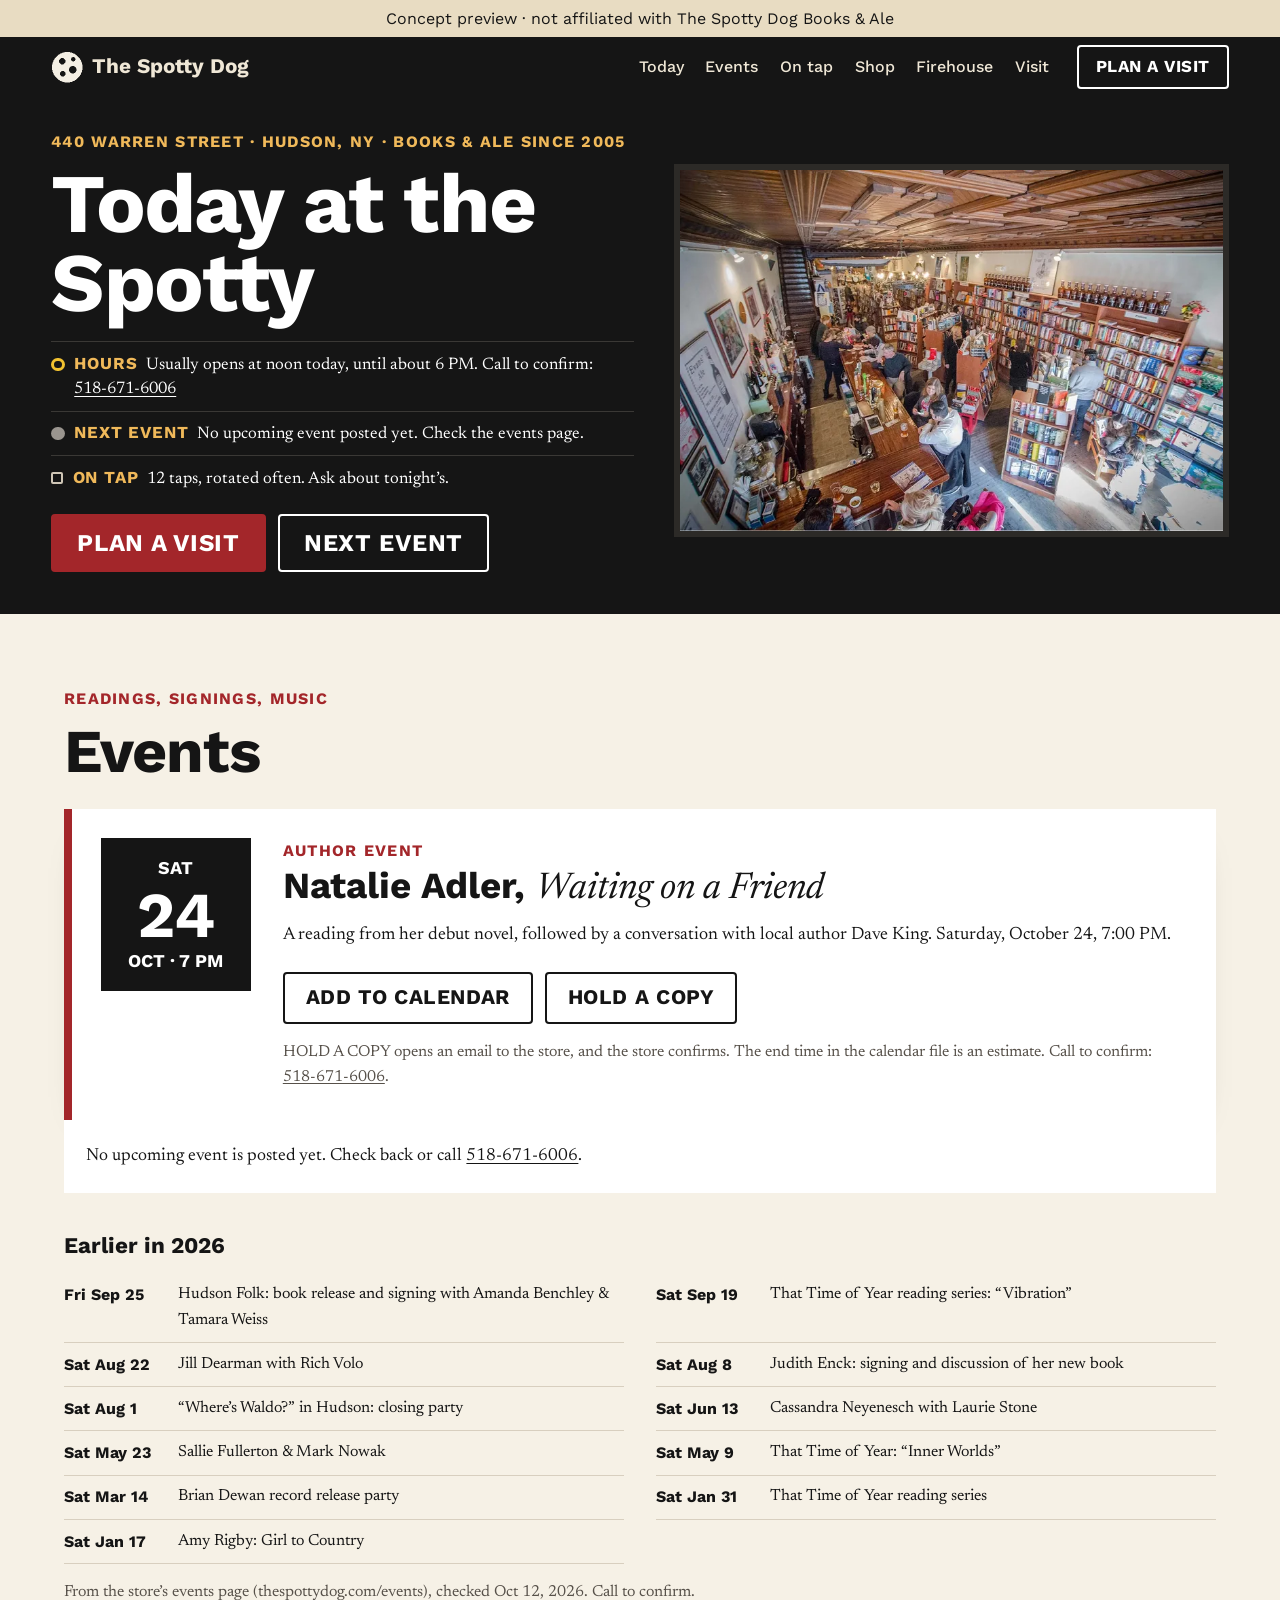
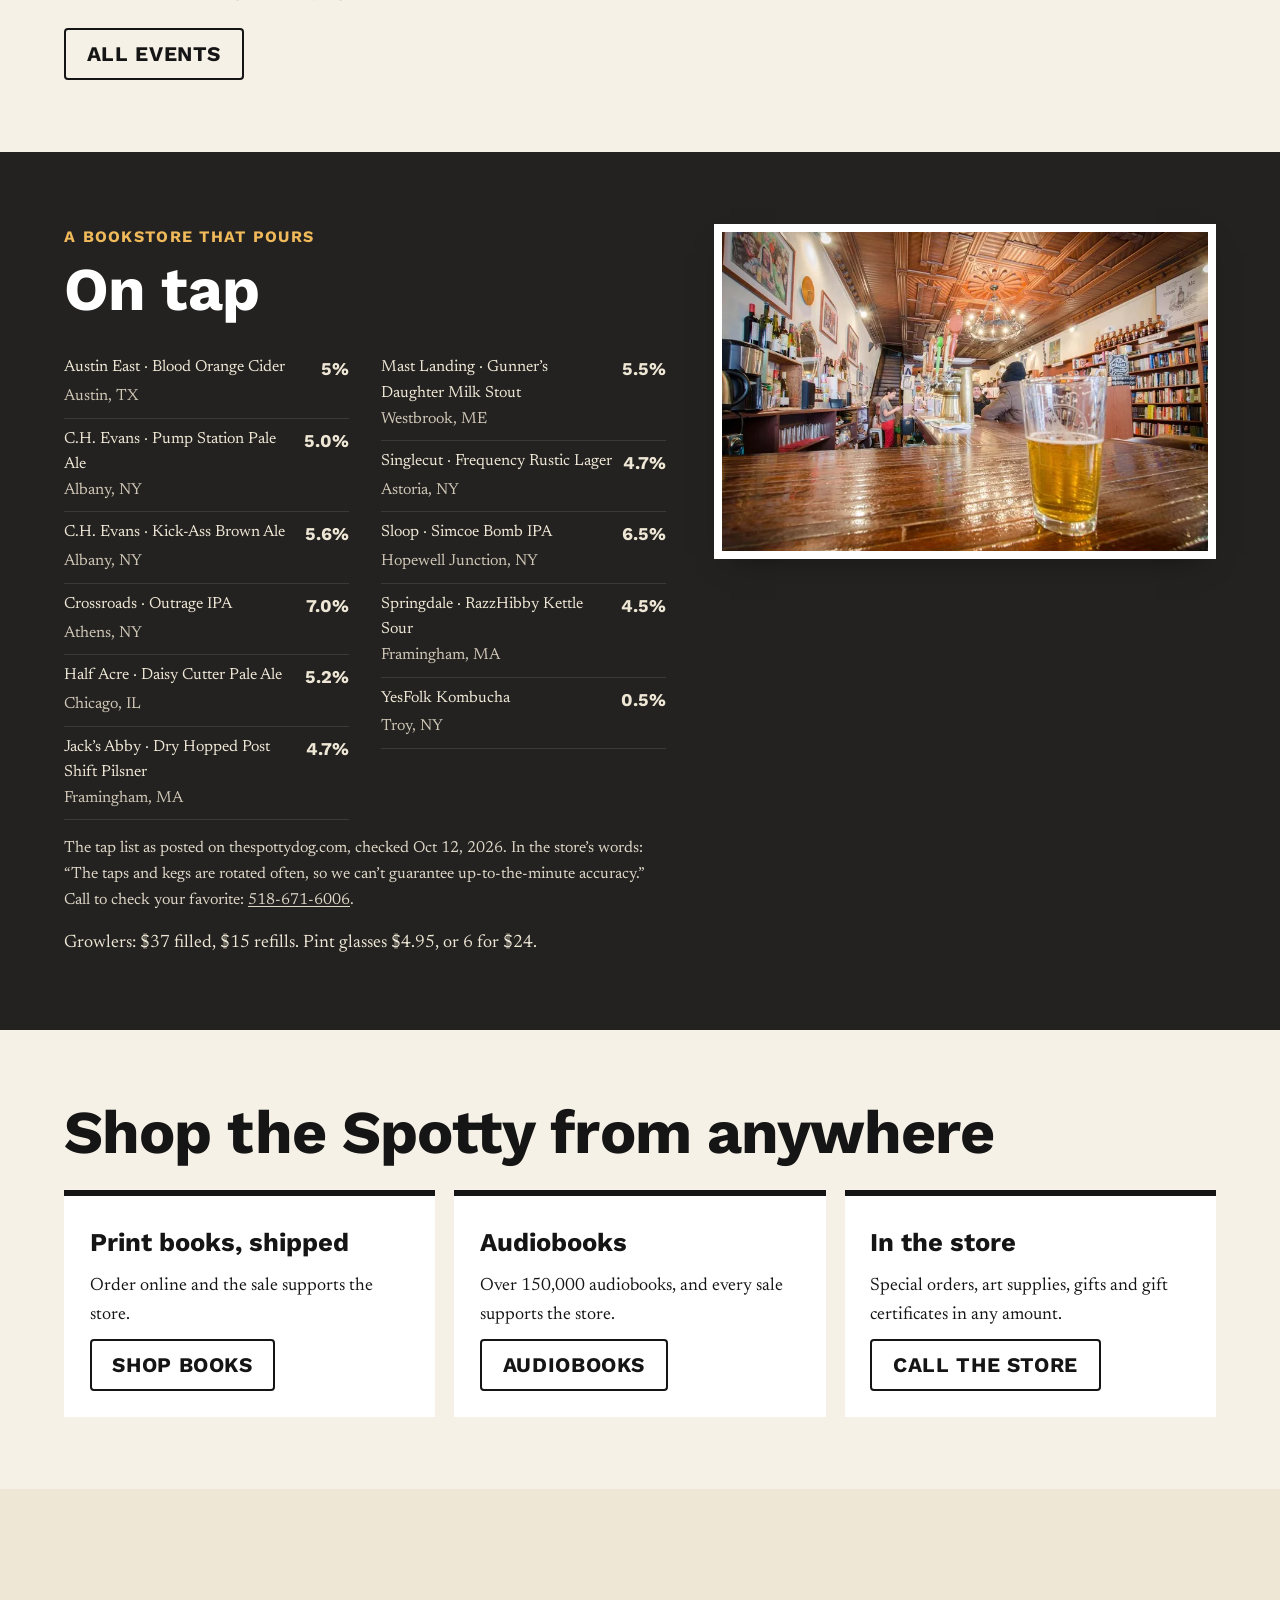
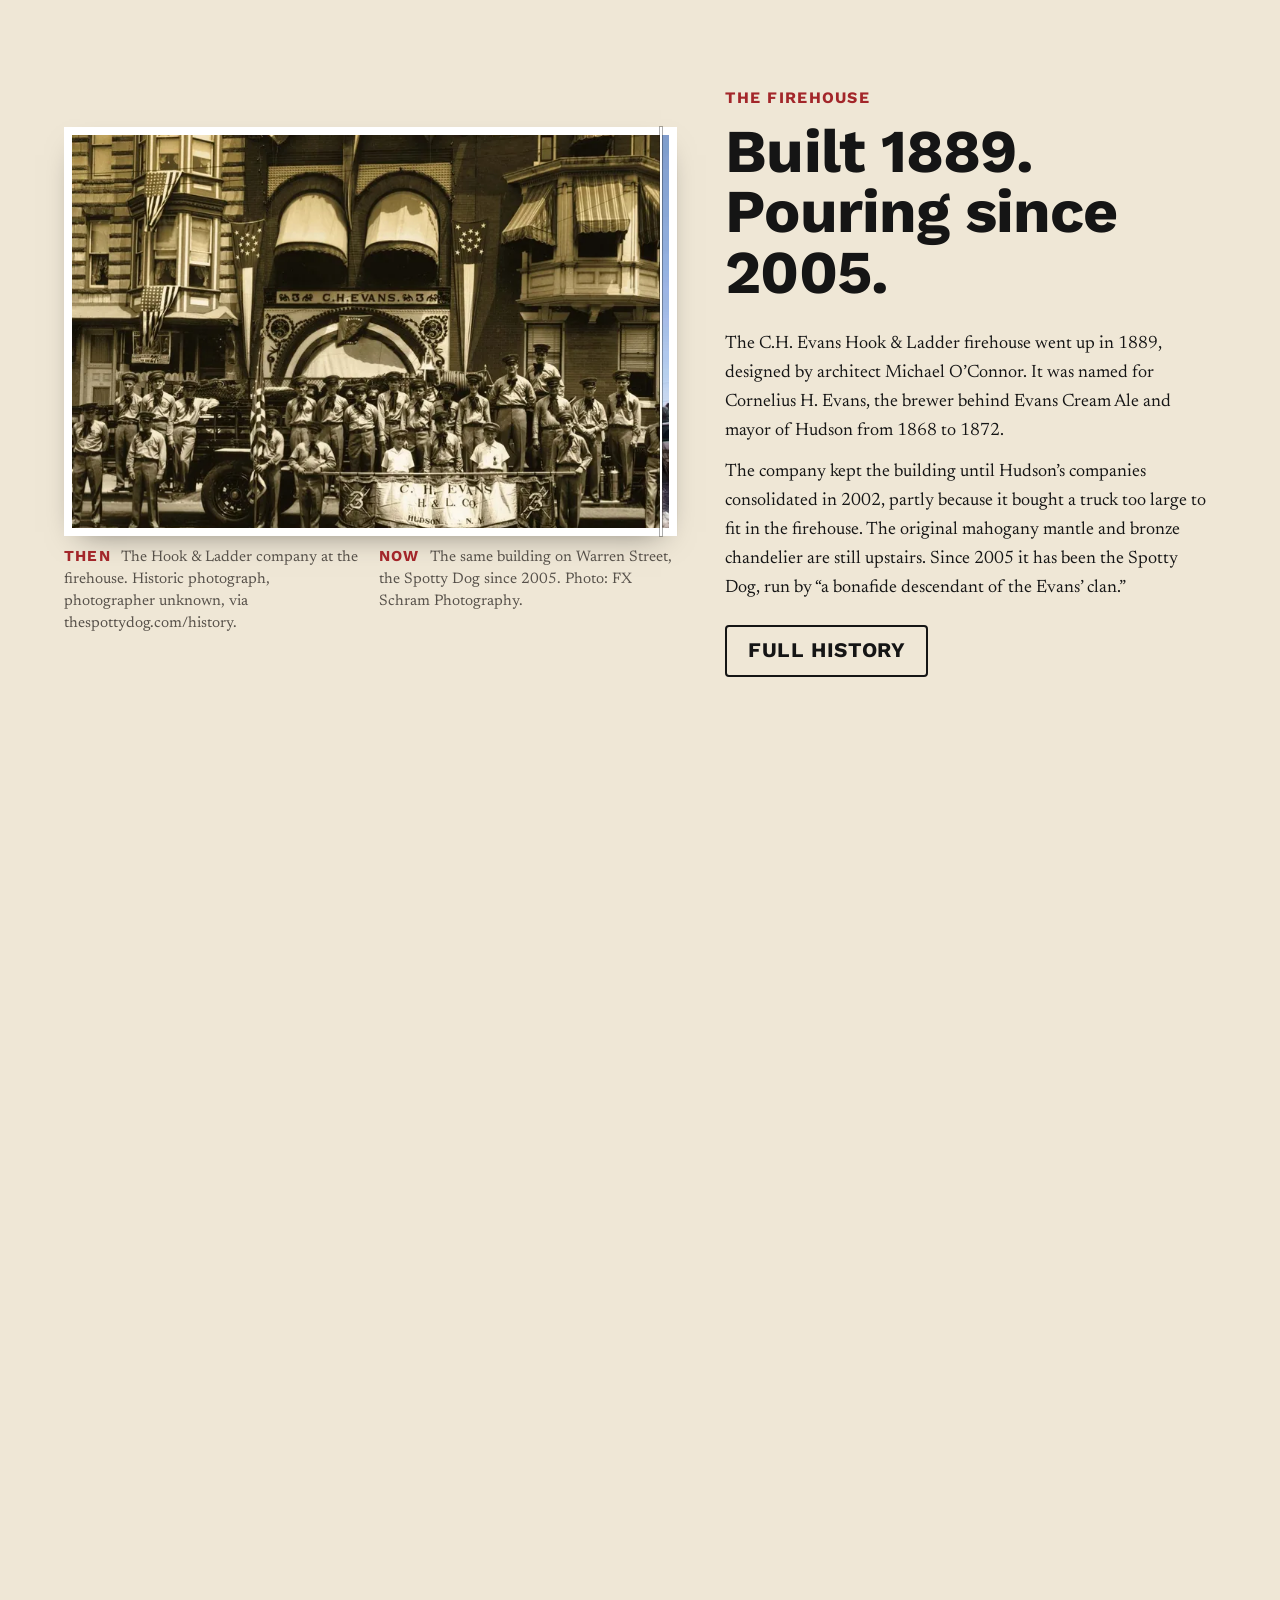
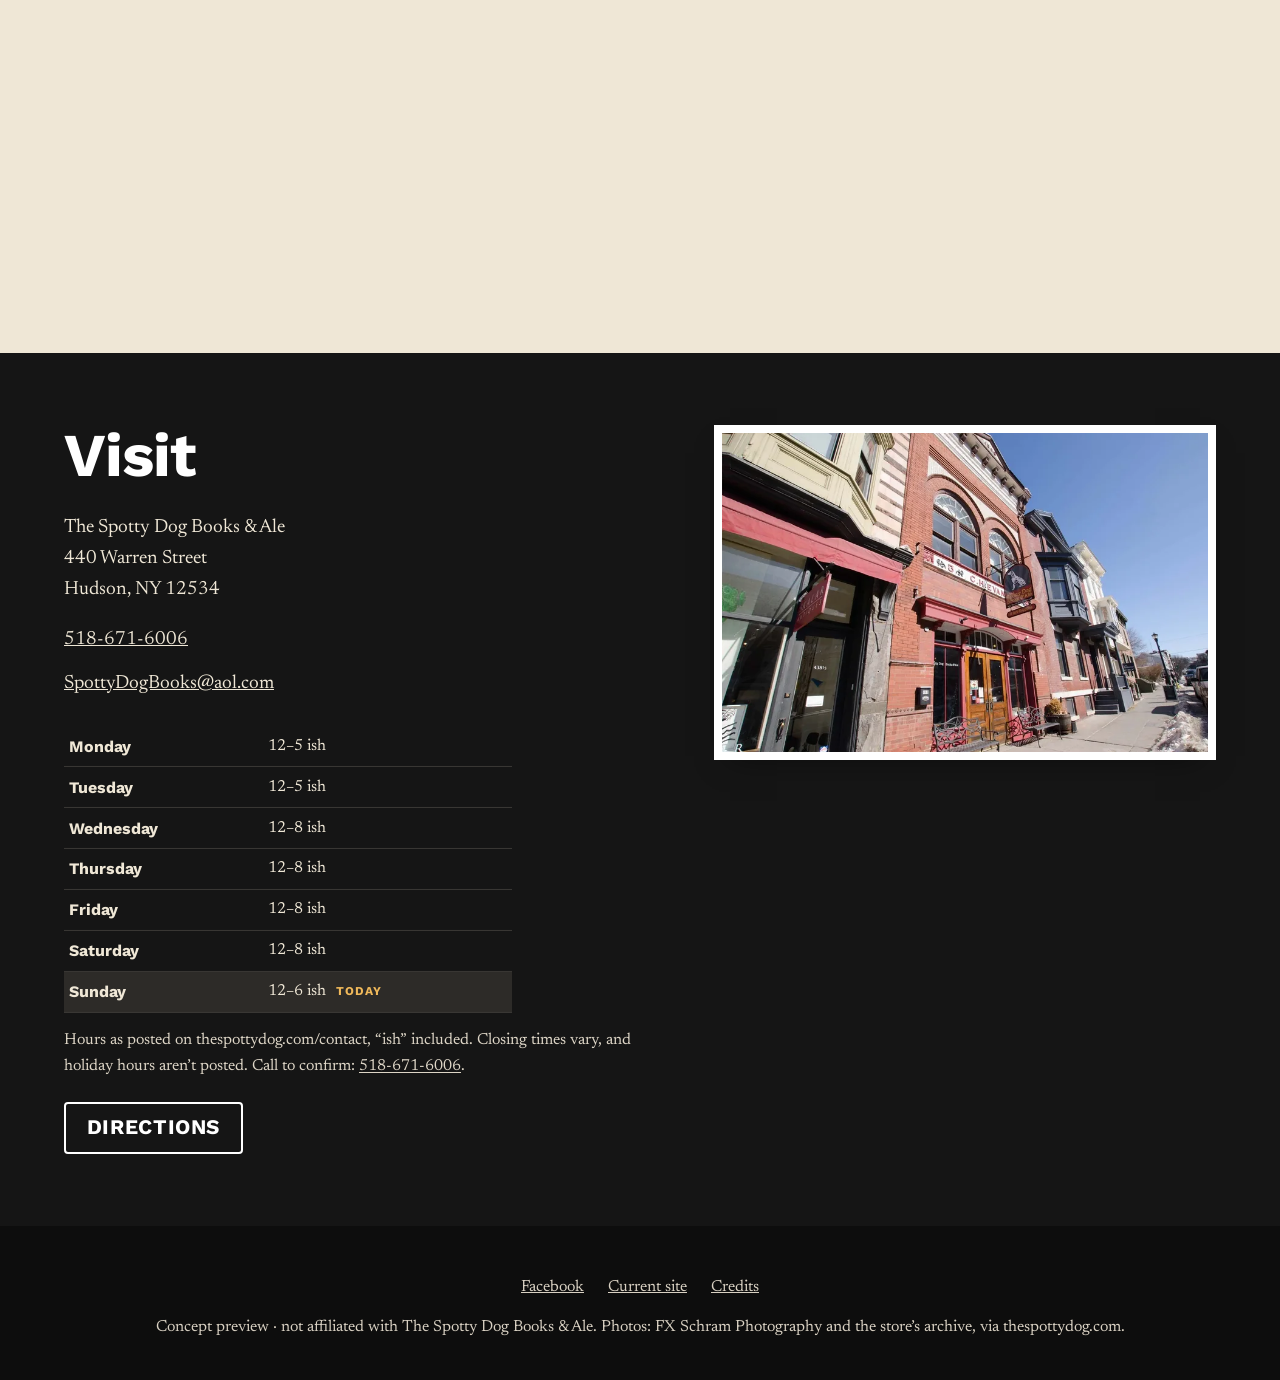
==== commit 1c571668: "DD round 2: CSS-only CTA states, recomposed scrub, no above-fold fades, phone weight, no-JS hours, c" ====
--- a/index.html
+++ b/index.html
@@ -19,7 +19,7 @@
   <div class="nav__in">
     <a class="brand" href="#top" aria-label="The Spotty Dog, back to top"><img src="img/favicon.png" alt="" width="32" height="32"><span>The Spotty Dog</span></a>
     <nav class="nav__links" aria-label="Main"><a href="#today">Today</a><a href="#events">Events</a><a href="#taps">On tap</a><a href="#shop">Shop</a><a href="#history">Firehouse</a><a href="#visit">Visit</a></nav>
-    <a class="btn btn--primary btn--hdr" href="#visit">PLAN A VISIT</a>
+    <a class="btn btn--outline-light btn--hdr" href="#visit">PLAN A VISIT</a>
   </div>
   <nav class="strip" aria-label="Sections"><a href="#today">Today</a><a href="#events">Events</a><a href="#taps">On tap</a><a href="#shop">Shop</a><a href="#history">Firehouse</a><a href="#visit">Visit</a></nav>
 </header>
@@ -31,7 +31,7 @@
       <p class="kicker">440 Warren Street · Hudson, NY · Books &amp; Ale since 2005</p>
       <h1 id="hero-h">Today at the Spotty</h1>
       <ul class="today">
-        <li class="today__row" data-today-hours><span class="dot dot--closed" aria-hidden="true"></span><span><b>Hours</b> <span data-text>Mon–Tue 12–5ish · Wed–Sat 12–8ish · Sun 12–6ish</span></span></li>
+        <li class="today__row" data-today-hours><span class="dot dot--closed" aria-hidden="true"></span><span><b>Hours</b> <span data-text>Hours vary. <a href="tel:+15186716006">Call to confirm.</a></span></span></li>
         <li class="today__row" data-today-event><span class="dot dot--later" aria-hidden="true"></span><span><b>Next event</b> <span data-text>Sat, Oct 24, 7 PM: Natalie Adler reads <i>Waiting on a Friend</i>, with Dave King</span></span></li>
         <li class="today__row"><span class="dot dot--plain" aria-hidden="true"></span><span><b>On tap</b> 12 taps, rotated often. Ask about tonight’s.</span></li>
       </ul>
@@ -88,12 +88,16 @@
 </section>
 
 <section class="history" id="history" aria-labelledby="hi-h">
-  <div class="wrap hist">
-    <div class="hist__media" data-scrub><figure class="then"><picture><source type="image/webp" srcset="img/firehouse-history-800.webp 800w, img/firehouse-history-1500.webp 1500w" sizes="(min-width:900px) 560px, 92vw"><img class="framed" src="img/firehouse-history.jpg" alt="A historic photograph of the C.H. Evans Hook &amp; Ladder company posed in front of the firehouse." width="1500" height="1320" loading="lazy" decoding="async"></picture><figcaption><b>Then</b> The Hook &amp; Ladder company at the firehouse. Historic photograph, photographer unknown, via thespottydog.com/history.</figcaption></figure><figure class="now"><picture><source type="image/webp" srcset="img/storefront-800.webp 800w, img/storefront-1500.webp 1500w" sizes="(min-width:900px) 560px, 92vw"><img class="framed" src="img/storefront.jpg" alt="The same firehouse today: the Spotty Dog’s brick storefront on Warren Street." width="1500" height="1003" loading="lazy" decoding="async"></picture><figcaption><b>Now</b> The same building on Warren Street, the Spotty Dog since 2005. Photo: FX Schram Photography.</figcaption></figure></div>
-    <div>
-      <p class="kicker kicker--dark">The firehouse</p>
-      <h2 id="hi-h" class="disp">Built 1889. Pouring since 2005.</h2>
-      <p>The C.H. Evans Hook &amp; Ladder firehouse went up in 1889, designed by architect Michael O’Connor. It was named for Cornelius H. Evans, the brewer behind Evans Cream Ale and mayor of Hudson from 1868 to 1872.</p>
+  <div class="wrap hist" data-scrub-pin>
+    <div class="hist__pin">
+      <div class="hist__head">
+        <p class="kicker kicker--dark">The firehouse</p>
+        <h2 id="hi-h" class="disp">Built 1889. Pouring since 2005.</h2>
+        <p>The C.H. Evans Hook &amp; Ladder firehouse went up in 1889, designed by architect Michael O’Connor. It was named for Cornelius H. Evans, the brewer behind Evans Cream Ale and mayor of Hudson from 1868 to 1872.</p>
+      </div>
+      <div class="hist__media" data-scrub><span class="wipe-line" aria-hidden="true"></span><figure class="then"><picture><source type="image/webp" srcset="img/firehouse-history-800.webp 800w, img/firehouse-history-1500.webp 1500w" sizes="(min-width:900px) 620px, 92vw"><img class="framed" src="img/firehouse-history.jpg" alt="A historic photograph of the C.H. Evans Hook &amp; Ladder company posed in front of the firehouse." width="1500" height="1320" loading="lazy" decoding="async"></picture><figcaption><b>Then</b> The Hook &amp; Ladder company at the firehouse. Historic photograph, photographer unknown, via thespottydog.com/history.</figcaption></figure><figure class="now"><picture><source type="image/webp" srcset="img/storefront-800.webp 800w, img/storefront-1500.webp 1500w" sizes="(min-width:900px) 620px, 92vw"><img class="framed" src="img/storefront.jpg" alt="The same firehouse today: the Spotty Dog’s brick storefront on Warren Street." width="1500" height="1003" loading="lazy" decoding="async"></picture><figcaption><b>Now</b> The same building on Warren Street, the Spotty Dog since 2005. Photo: FX Schram Photography.</figcaption></figure></div>
+    </div>
+    <div class="hist__more">
       <p>The company kept the building until Hudson’s companies consolidated in 2002, partly because it bought a truck too large to fit in the firehouse. The original mahogany mantle and bronze chandelier are still upstairs. Since 2005 it has been the Spotty Dog, run by “a bonafide descendant of the Evans’ clan.”</p>
       <div class="btns"><a class="btn btn--outline" href="https://www.thespottydog.com/history/" target="_blank" rel="noopener">FULL HISTORY</a></div>
     </div>
@@ -120,7 +124,7 @@
 </main>
 
 <footer class="foot">
-  <p><a href="https://www.facebook.com/SpottyDogBooks" target="_blank" rel="noopener">Facebook</a><a href="https://www.thespottydog.com/" target="_blank" rel="noopener">Current site</a><a href="CREDITS.md">Credits</a></p>
+  <p><a href="https://www.facebook.com/SpottyDogBooks" target="_blank" rel="noopener">Facebook</a><a href="https://www.thespottydog.com/" target="_blank" rel="noopener">Current site</a><a href="credits.html">Credits</a></p>
   <p>Concept preview · not affiliated with The Spotty Dog Books &amp; Ale. Photos: FX Schram Photography and the store’s archive, via thespottydog.com.</p>
 </footer>
 
--- a/styles.css
+++ b/styles.css
@@ -27,7 +27,7 @@
 .disp{font-family:var(--disp);font-weight:700;line-height:1;font-size:clamp(2.2rem,5vw,3.8rem);margin-bottom:.45em;letter-spacing:-.015em}
 .disp--light{color:#fff}
 .sub{font-family:var(--disp);font-weight:700;font-size:1.4rem;margin:2.2rem 0 .6rem}
-.note{font-size:1rem;color:var(--muted);margin-top:1rem}.note a,.none a{font-weight:700;display:inline-flex;align-items:center;min-height:44px;padding:0;margin:-10px 0}
+.note{font-size:1rem;color:var(--muted);margin-top:1rem}.note a,.none a{font-weight:400;text-decoration:underline;text-underline-offset:.15em;display:inline-flex;align-items:center;min-height:44px;padding:0;margin:-10px 0}
 .note--light{color:#ddd5c6}
 .dot{flex:none;display:inline-block;width:.8em;height:.8em;border-radius:50%;background:#9a958f;margin-top:.4em}
 .dot--open{background:#35b86b}.dot--later{background:transparent;border:3px solid #f2c230}.dot--closed{background:#9a958f}
@@ -73,8 +73,6 @@
 figcaption{font-size:.95rem;color:var(--muted);margin-top:.6rem;line-height:1.45}figcaption b{font-family:var(--disp);font-weight:700;text-transform:uppercase;letter-spacing:.08em;color:var(--red);margin-right:.4rem}
 .ev h3 i,.disp i,h1 i,.way h3 i{font-family:var(--body);font-style:italic;font-weight:400}
 .foot p:first-child a{min-width:44px;justify-content:center}
-.btn--quiet.btn--primary{background:transparent;border-color:currentColor}
-.nav .btn--quiet.btn--primary,.mbar .btn--quiet.btn--primary{color:#fff;border-color:#fff}
 .visit{background:var(--ink);color:var(--cream);padding:4.5rem 0}
 address{font-style:normal;font-size:1.2rem}
 .big{font-size:1.2rem;font-weight:400;margin:.8rem 0 1.2rem}.big a{display:inline-flex;min-height:44px;align-items:center}
@@ -82,7 +80,7 @@
 .hours th,.hours td{text-align:left;padding:.45rem .3rem;border-bottom:1px solid #3a3835;font-size:1rem}
 .hours th{font-family:var(--disp);font-weight:700}
 .hours th{white-space:nowrap}.hours td{white-space:nowrap}
-.hours tr.today{background:#2d2b28}
+.hours tr.is-today{background:#2d2b28}
 .today-tag{display:inline-block;margin-left:.6rem;font-family:var(--disp);font-weight:700;font-size:.75rem;letter-spacing:.08em;text-transform:uppercase;color:#f0b95a;vertical-align:middle}
 .foot{background:#0d0d0d;color:#d8d0c2;padding:2.5rem 5vw;text-align:center;font-size:1rem;display:grid;gap:.3rem}
 .foot p:first-child{display:flex;gap:1.5rem;justify-content:center}
@@ -101,7 +99,8 @@
   .btn--hdr{margin-left:auto}
   .strip{display:flex;overflow-x:auto;white-space:nowrap;padding:0 4vw;height:44px;background:#262523;font-weight:500;font-size:1rem;scrollbar-width:none}
   .strip::-webkit-scrollbar{display:none}
-  .strip{gap:.4rem;padding-right:12vw;-webkit-mask-image:linear-gradient(90deg,#000 85%,transparent);mask-image:linear-gradient(90deg,#000 85%,transparent)}
+  .strip a{padding:0 11px}
+  .strip{gap:0;padding-right:12vw;-webkit-mask-image:linear-gradient(90deg,#000 85%,transparent);mask-image:linear-gradient(90deg,#000 85%,transparent)}
   html{scroll-padding-top:120px}
   .past{grid-template-columns:1fr}
 }
@@ -124,7 +123,7 @@
   .flag{font-size:.85rem;padding:.25rem .5rem}.flag__long{display:none}
 }
 @media (prefers-reduced-motion:reduce){html{scroll-behavior:auto}}
-.today a{display:inline-flex;align-items:center;min-height:44px;margin:-11px 0;font-weight:700}
+.today a{display:inline-flex;align-items:center;min-height:44px;margin:-11px 0;font-weight:400;text-decoration:underline;text-underline-offset:.15em}
 .dot--plain{background:transparent;border-radius:2px;border:2px solid #cfc6b6;width:.7em;height:.7em}
 /* signature scrub (motion.js adds .is-scrub only when motion is allowed) */
 .hist__media.is-scrub{display:grid;grid-template-columns:1fr 1fr;gap:0 1rem}
@@ -136,3 +135,24 @@
 .hist__media.is-scrub .then figcaption{grid-column:1}.hist__media.is-scrub .now figcaption{grid-column:2}
 .hist__media.is-scrub figure+figure{margin-top:0}
 @media (min-width:900px){.hist__media:not(.is-scrub){display:grid;grid-template-columns:1fr 1fr;gap:1rem}.hist__media:not(.is-scrub) figure+figure{margin-top:0}.hist__media:not(.is-scrub) .framed{aspect-ratio:3/2;object-position:50% 30%}}
+
+/* history layout: copy + then/now; at >=900 image left, story right, pinned together */
+.hist__head p+p,.hist__more p+p{margin-top:.8rem}
+.hist__more{margin-top:.8rem}
+.hist__pin{display:grid;gap:1.4rem}
+.wipe-line{display:none}
+@media (min-width:900px){
+  .hist{grid-template-columns:1.25fr 1fr;grid-template-areas:"media head" "media more";gap:0 3rem;align-items:start}
+  .hist__pin{display:contents}
+  .hist__head{grid-area:head;align-self:end}.hist__more{grid-area:more}
+  .hist .hist__media{grid-area:media;align-self:center}
+  .hist.is-scrub{align-content:center;min-height:calc(100vh - var(--navh,60px))}
+}
+.hist__media.is-scrub{position:relative}
+.hist__media.is-scrub .wipe-line{display:block;grid-row:1;grid-column:1/-1;justify-self:start;position:relative;left:100%;width:2px;margin-left:-1px;background:#fff;box-shadow:0 0 0 1px rgba(21,21,21,.35);z-index:2;pointer-events:none}
+@media (max-width:899px){
+  .hist.is-scrub .hist__pin{min-height:var(--pinh,100vh);align-content:center;gap:.9rem;background:var(--cream)}
+  .hist.is-scrub .hist__head .disp{margin-bottom:.3em}
+  .hist__media.is-scrub figcaption{font-size:.85rem}
+}
+@media (max-width:379px){.hist.is-scrub .hist__head p:not(.kicker){font-size:1rem;line-height:1.5}.hist.is-scrub .hist__head .kicker{margin-bottom:.3rem}}
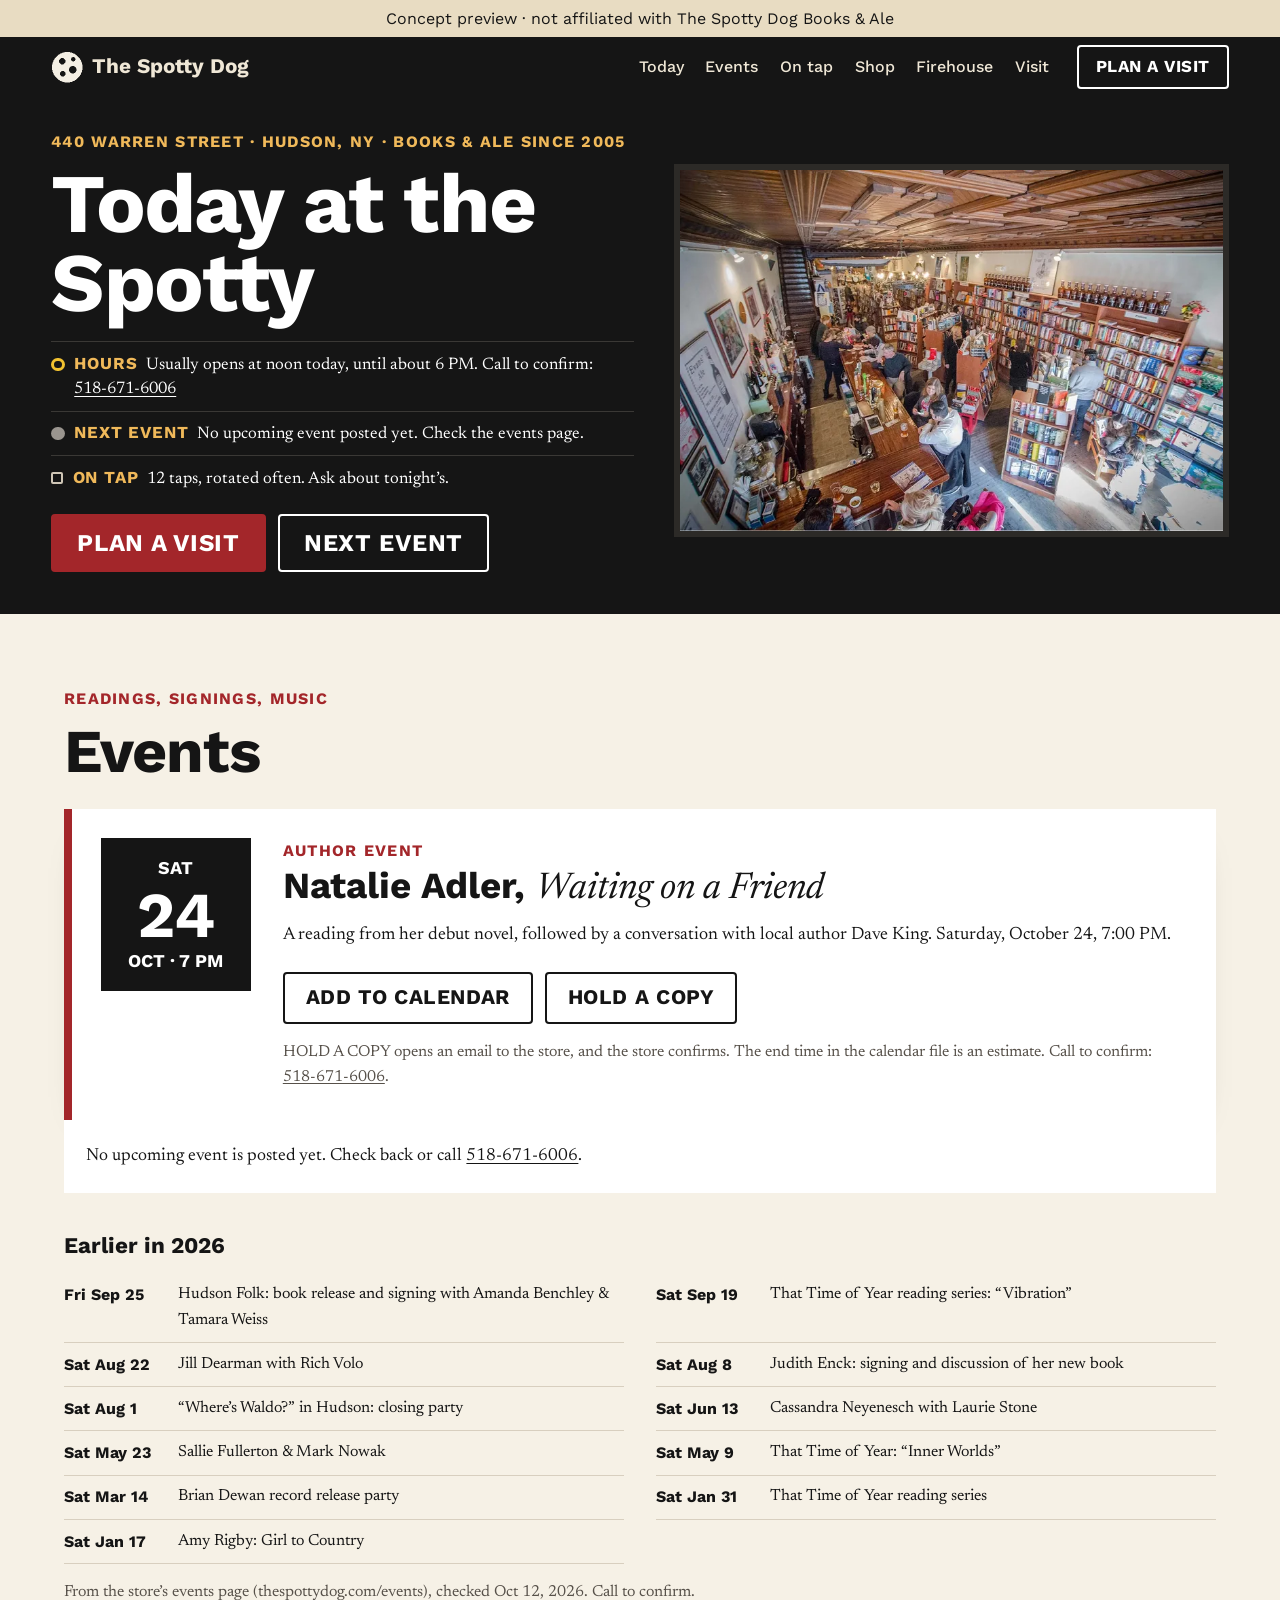
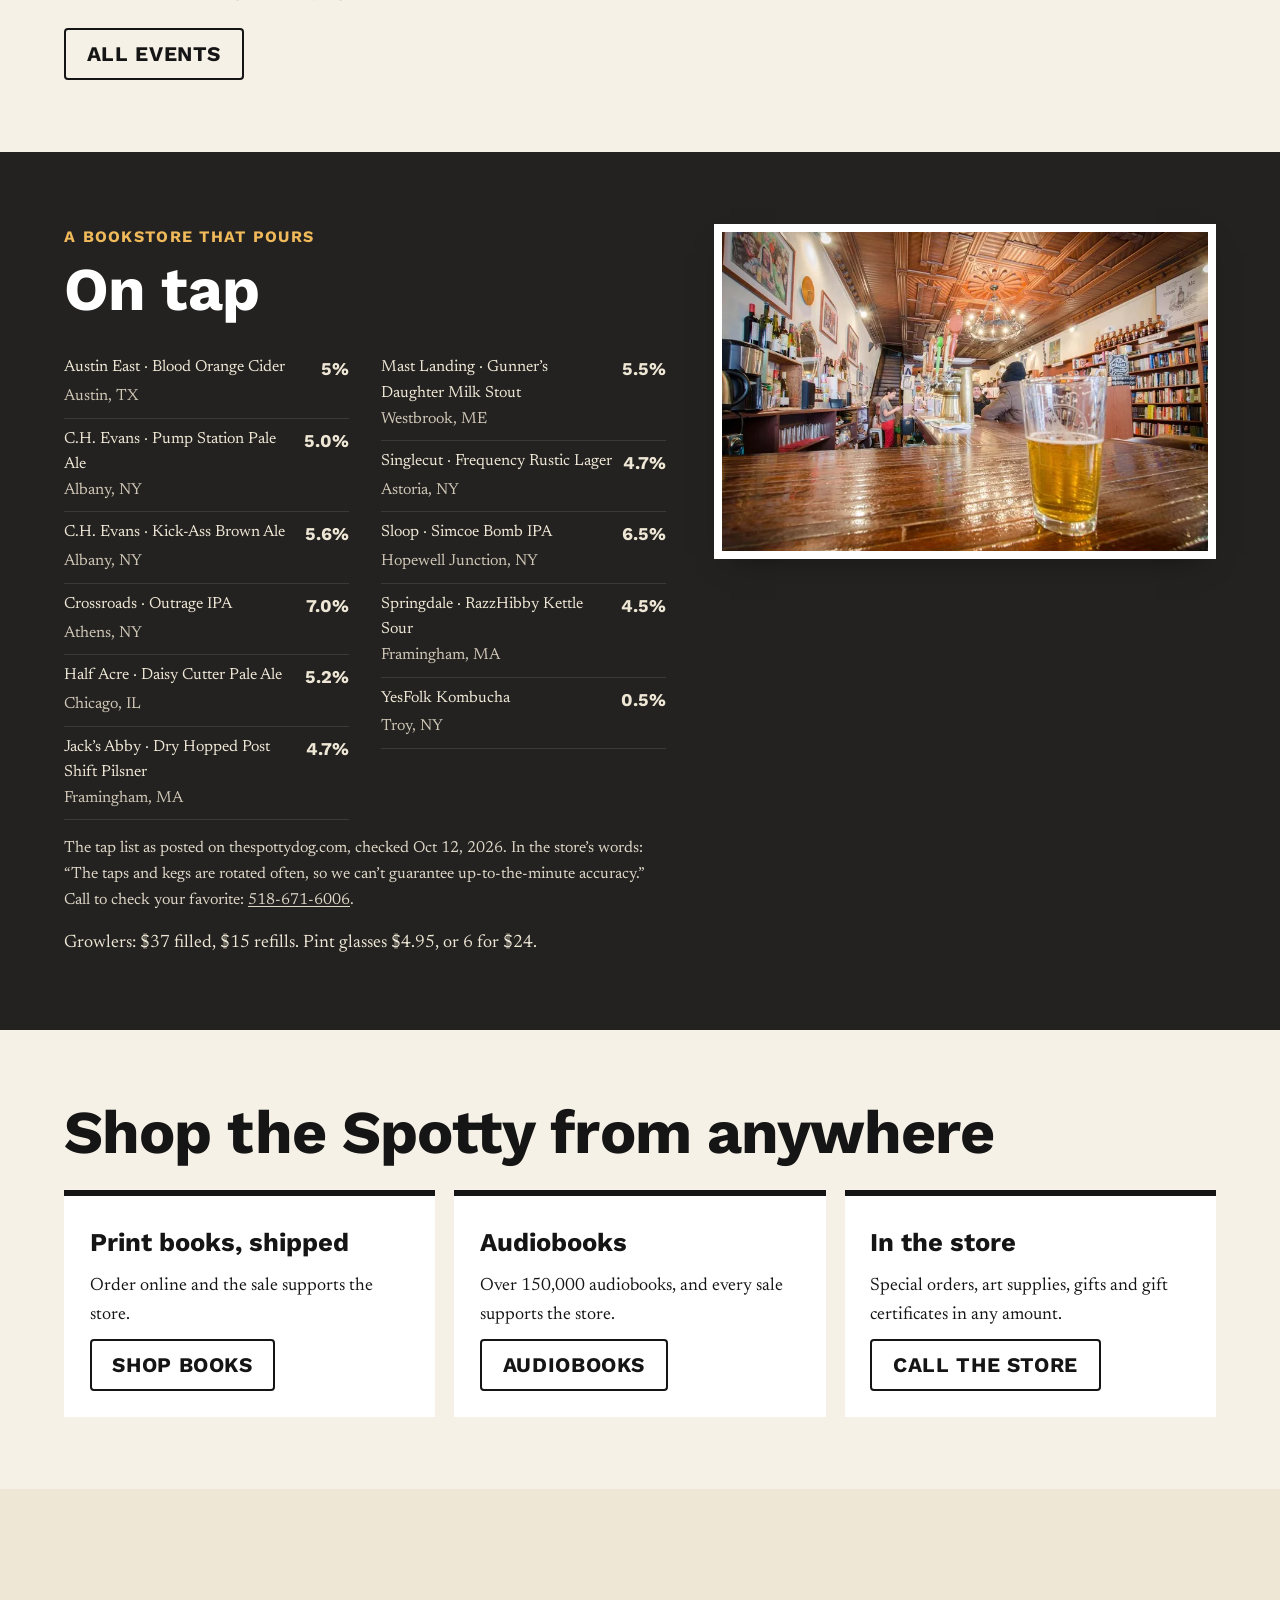
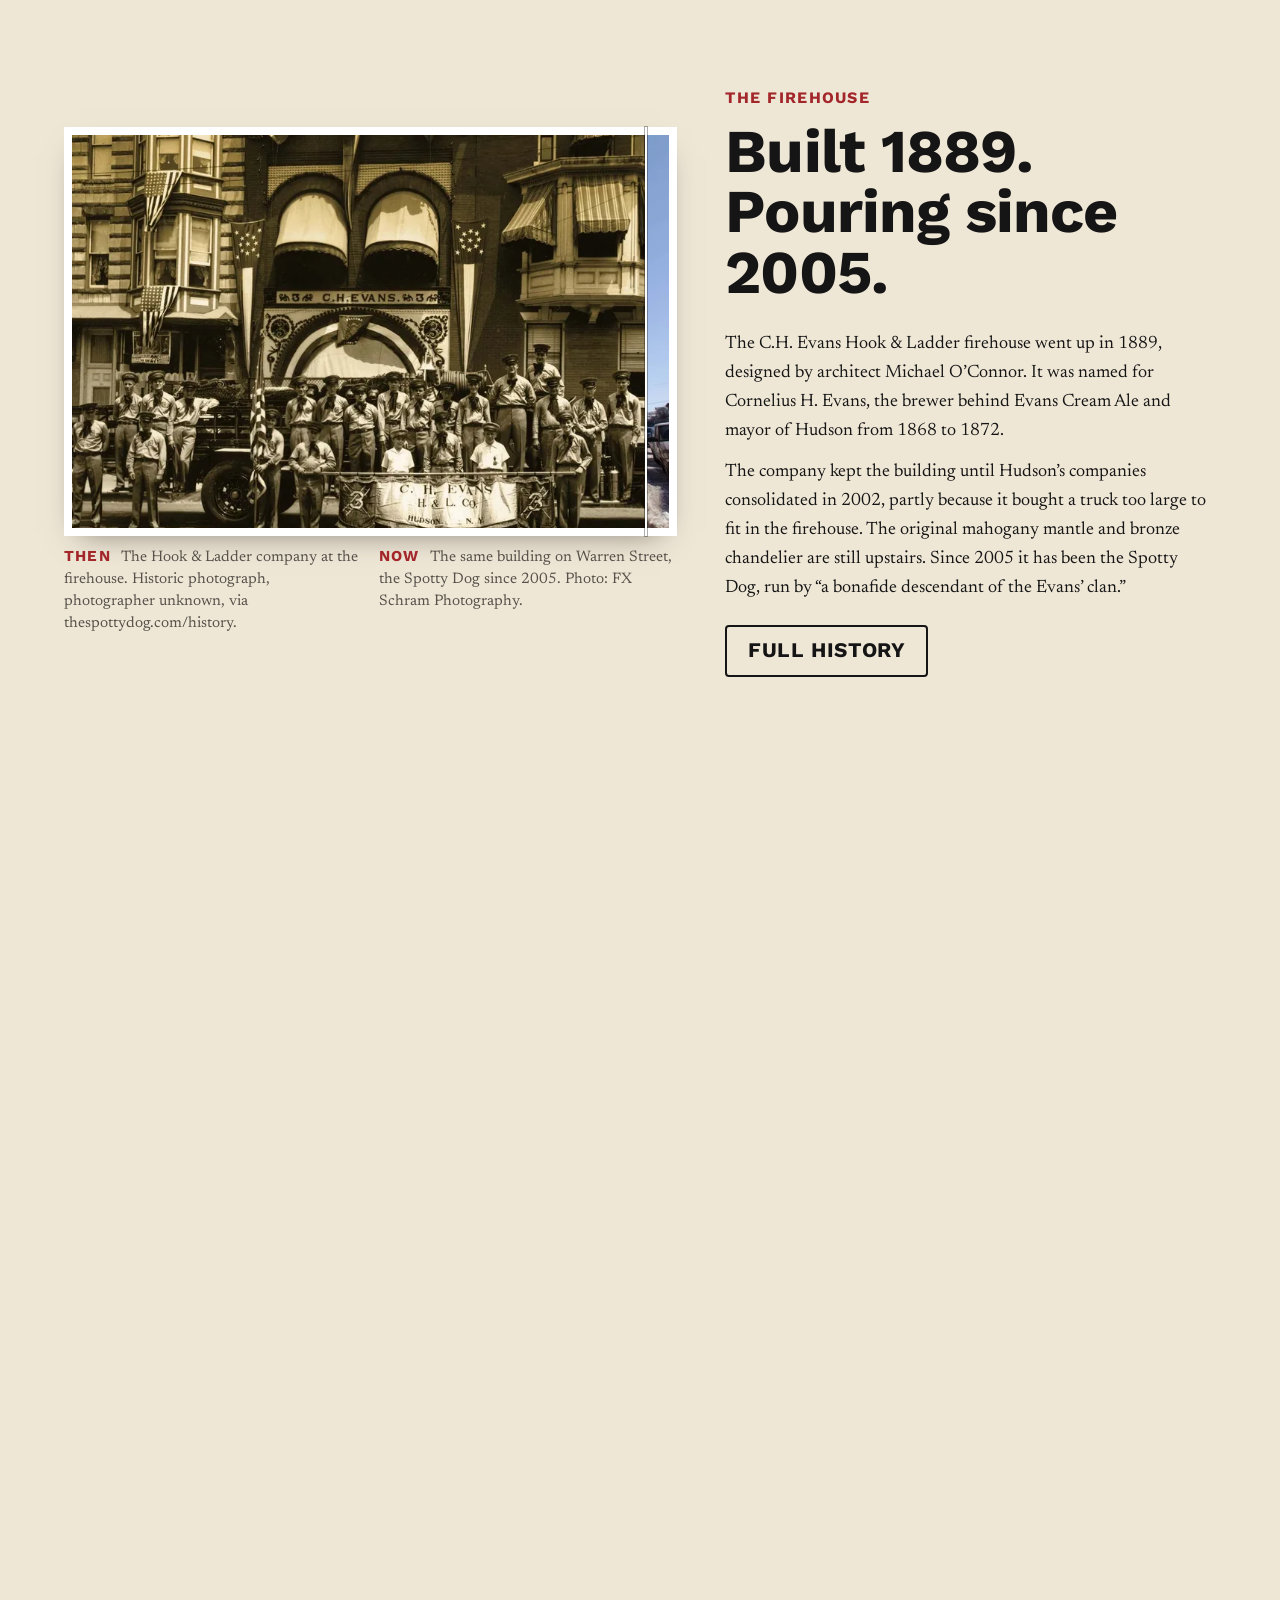
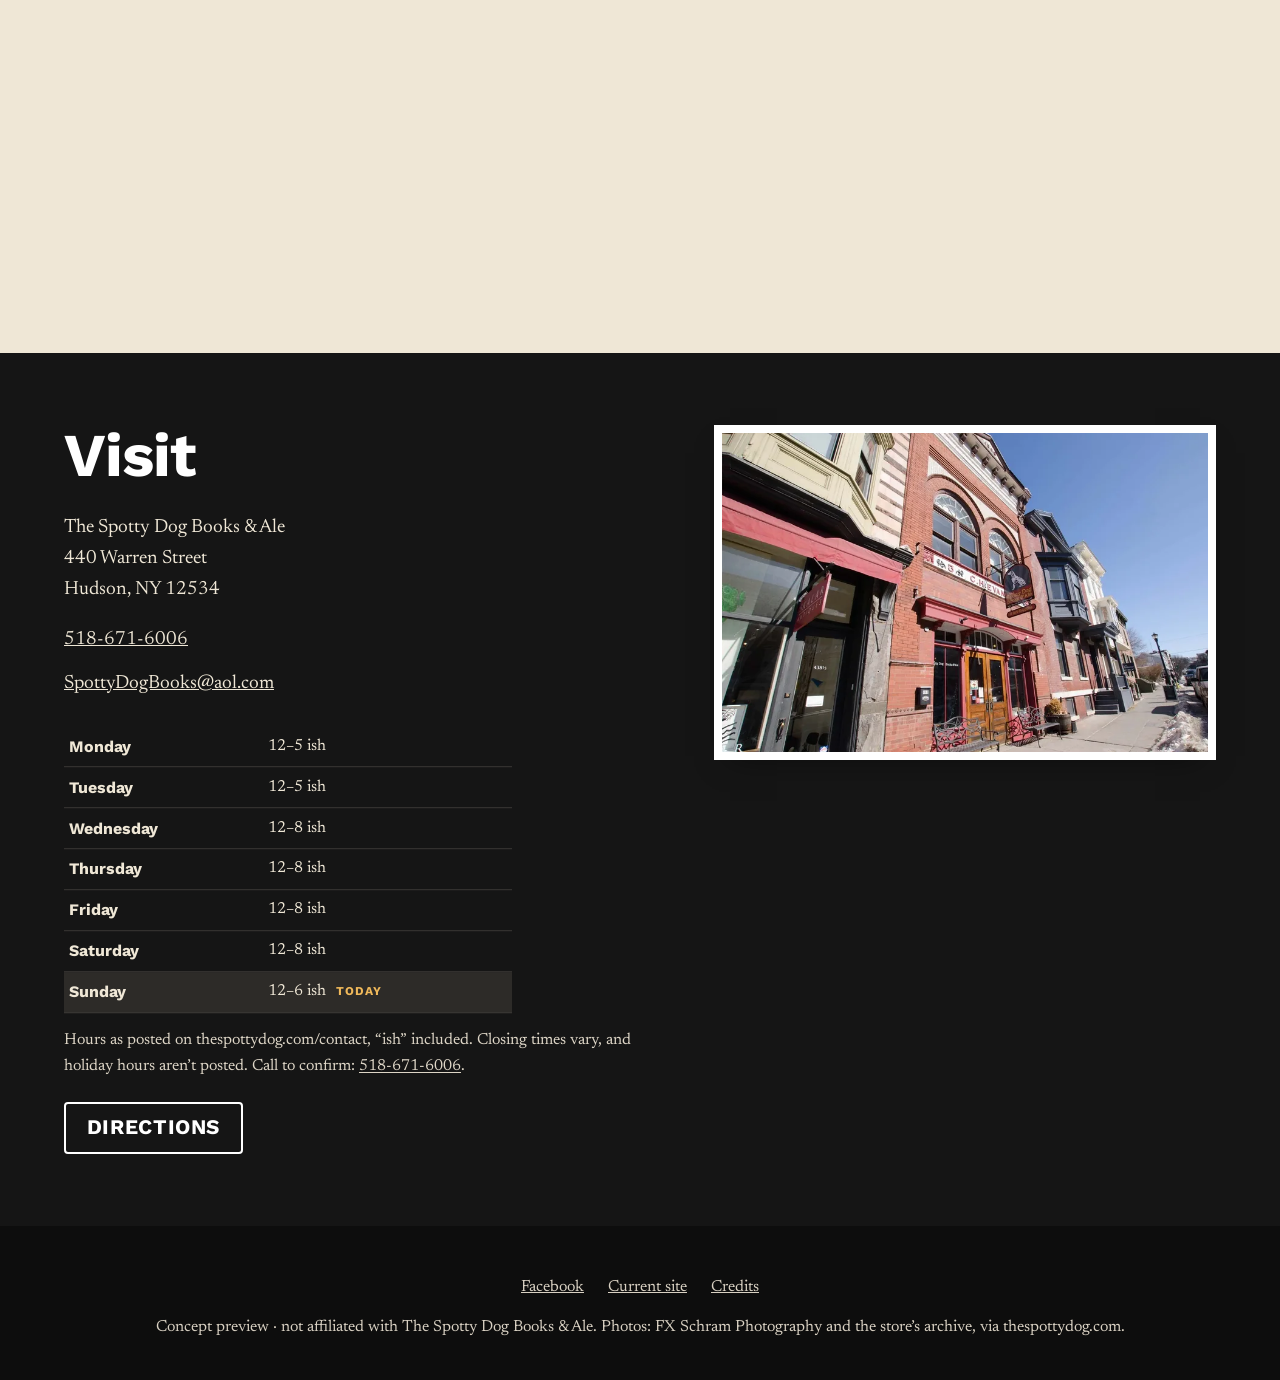
==== commit 06b80f6a: "DD round 3: hero PLAN A VISIT outline below 900px (CSS only), history sizes 640px, larger static the" ====
--- a/index.html
+++ b/index.html
@@ -95,7 +95,7 @@
         <h2 id="hi-h" class="disp">Built 1889. Pouring since 2005.</h2>
         <p>The C.H. Evans Hook &amp; Ladder firehouse went up in 1889, designed by architect Michael O’Connor. It was named for Cornelius H. Evans, the brewer behind Evans Cream Ale and mayor of Hudson from 1868 to 1872.</p>
       </div>
-      <div class="hist__media" data-scrub><span class="wipe-line" aria-hidden="true"></span><figure class="then"><picture><source type="image/webp" srcset="img/firehouse-history-800.webp 800w, img/firehouse-history-1500.webp 1500w" sizes="(min-width:900px) 620px, 92vw"><img class="framed" src="img/firehouse-history.jpg" alt="A historic photograph of the C.H. Evans Hook &amp; Ladder company posed in front of the firehouse." width="1500" height="1320" loading="lazy" decoding="async"></picture><figcaption><b>Then</b> The Hook &amp; Ladder company at the firehouse. Historic photograph, photographer unknown, via thespottydog.com/history.</figcaption></figure><figure class="now"><picture><source type="image/webp" srcset="img/storefront-800.webp 800w, img/storefront-1500.webp 1500w" sizes="(min-width:900px) 620px, 92vw"><img class="framed" src="img/storefront.jpg" alt="The same firehouse today: the Spotty Dog’s brick storefront on Warren Street." width="1500" height="1003" loading="lazy" decoding="async"></picture><figcaption><b>Now</b> The same building on Warren Street, the Spotty Dog since 2005. Photo: FX Schram Photography.</figcaption></figure></div>
+      <div class="hist__media" data-scrub><span class="wipe-line" aria-hidden="true"></span><figure class="then"><picture><source type="image/webp" srcset="img/firehouse-history-800.webp 800w, img/firehouse-history-1500.webp 1500w" sizes="(min-width:900px) 640px, 92vw"><img class="framed" src="img/firehouse-history.jpg" alt="A historic photograph of the C.H. Evans Hook &amp; Ladder company posed in front of the firehouse." width="1500" height="1320" loading="lazy" decoding="async"></picture><figcaption><b>Then</b> The Hook &amp; Ladder company at the firehouse. Historic photograph, photographer unknown, via thespottydog.com/history.</figcaption></figure><figure class="now"><picture><source type="image/webp" srcset="img/storefront-800.webp 800w, img/storefront-1500.webp 1500w" sizes="(min-width:900px) 640px, 92vw"><img class="framed" src="img/storefront.jpg" alt="The same firehouse today: the Spotty Dog’s brick storefront on Warren Street." width="1500" height="1003" loading="lazy" decoding="async"></picture><figcaption><b>Now</b> The same building on Warren Street, the Spotty Dog since 2005. Photo: FX Schram Photography.</figcaption></figure></div>
     </div>
     <div class="hist__more">
       <p>The company kept the building until Hudson’s companies consolidated in 2002, partly because it bought a truck too large to fit in the firehouse. The original mahogany mantle and bronze chandelier are still upstairs. Since 2005 it has been the Spotty Dog, run by “a bonafide descendant of the Evans’ clan.”</p>
--- a/styles.css
+++ b/styles.css
@@ -134,7 +134,7 @@
 .hist__media.is-scrub figcaption{grid-row:2;opacity:1}
 .hist__media.is-scrub .then figcaption{grid-column:1}.hist__media.is-scrub .now figcaption{grid-column:2}
 .hist__media.is-scrub figure+figure{margin-top:0}
-@media (min-width:900px){.hist__media:not(.is-scrub){display:grid;grid-template-columns:1fr 1fr;gap:1rem}.hist__media:not(.is-scrub) figure+figure{margin-top:0}.hist__media:not(.is-scrub) .framed{aspect-ratio:3/2;object-position:50% 30%}}
+@media (min-width:900px){.hist__media:not(.is-scrub){display:grid;grid-template-columns:1fr;gap:1.2rem}.hist__media:not(.is-scrub) figure+figure{margin-top:0}.hist__media:not(.is-scrub) .framed{aspect-ratio:3/2;object-position:50% 30%}}
 
 /* history layout: copy + then/now; at >=900 image left, story right, pinned together */
 .hist__head p+p,.hist__more p+p{margin-top:.8rem}
@@ -156,3 +156,9 @@
   .hist__media.is-scrub figcaption{font-size:.85rem}
 }
 @media (max-width:379px){.hist.is-scrub .hist__head p:not(.kicker){font-size:1rem;line-height:1.5}.hist.is-scrub .hist__head .kicker{margin-bottom:.3rem}}
+
+/* DD3: one filled button per first screen below 900px; hero PLAN A VISIT becomes outline (CSS only) */
+@media (max-width:899px){
+  .hero .btn--primary{background:transparent;border-color:#fff;color:#fff;text-transform:uppercase;text-decoration:none;min-height:54px}
+  .hero .btn--primary:hover{background:#fff;border-color:#fff;color:var(--ink)}
+}
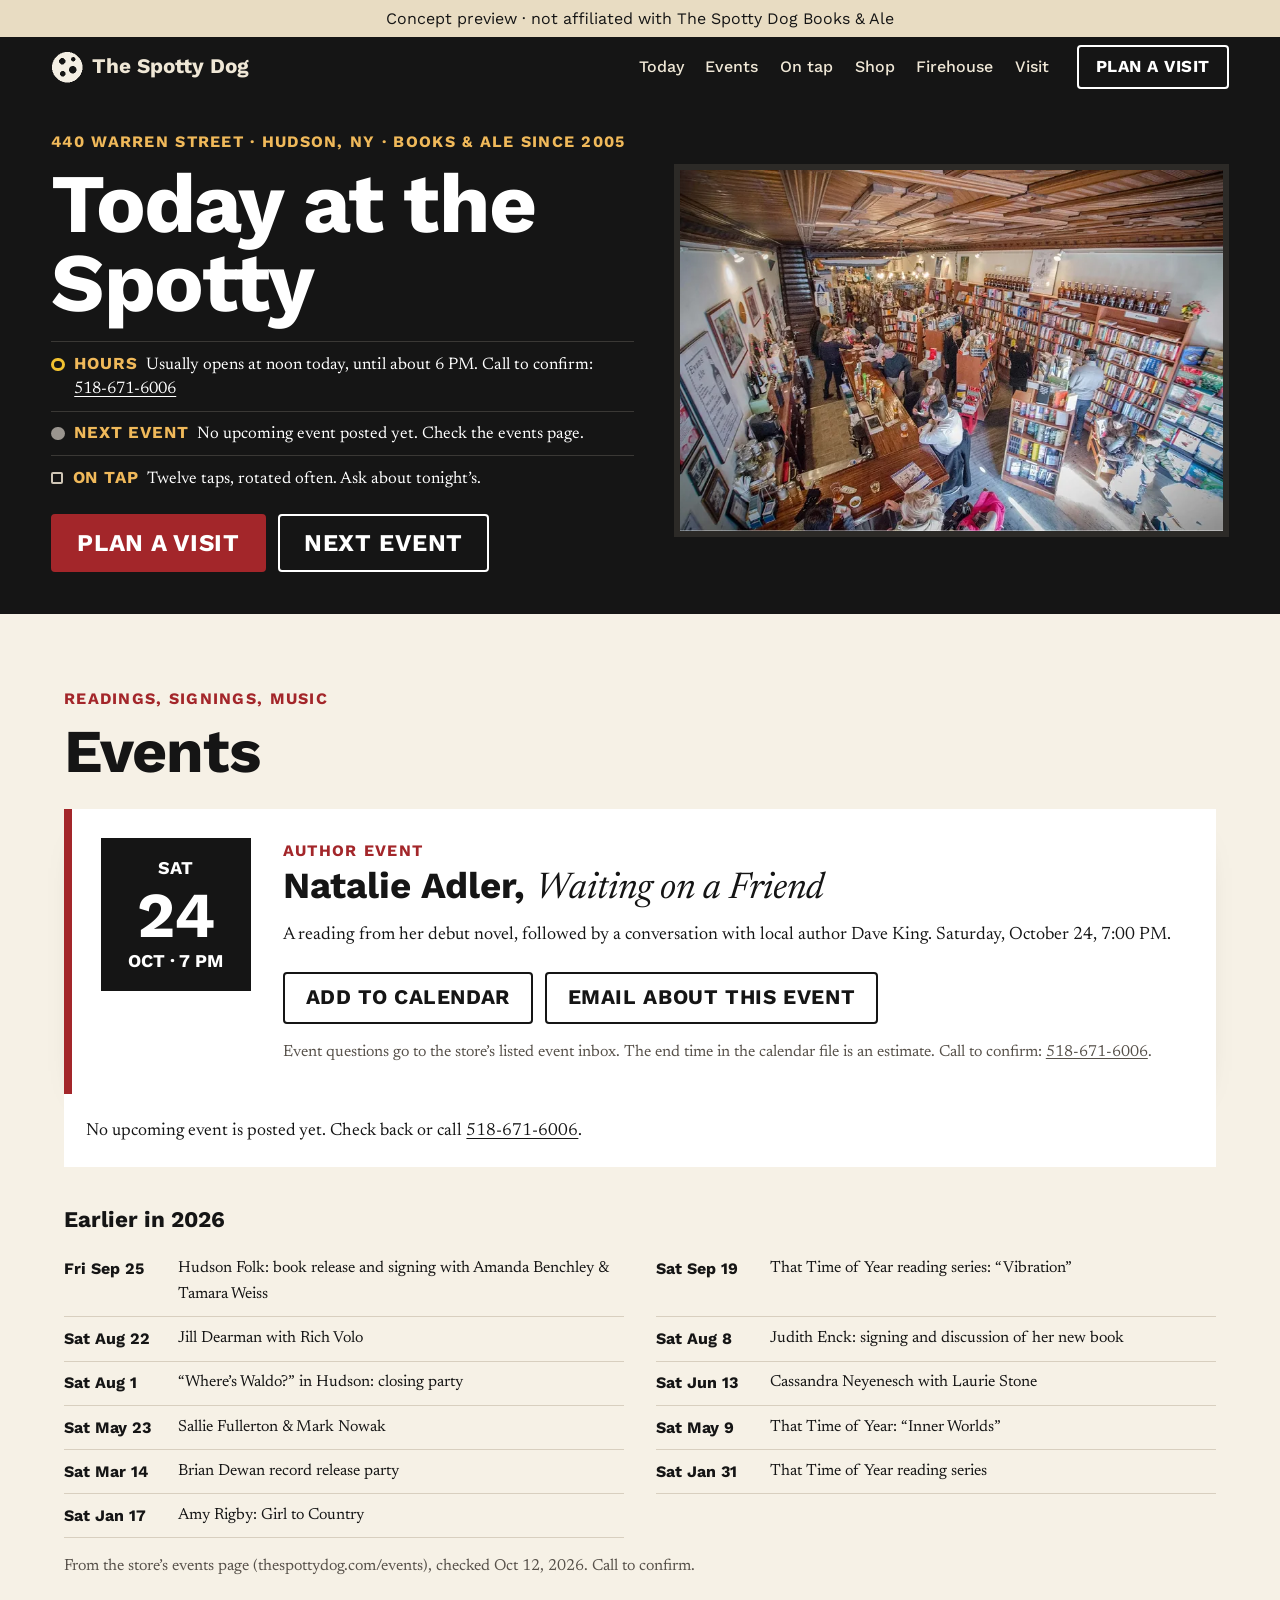
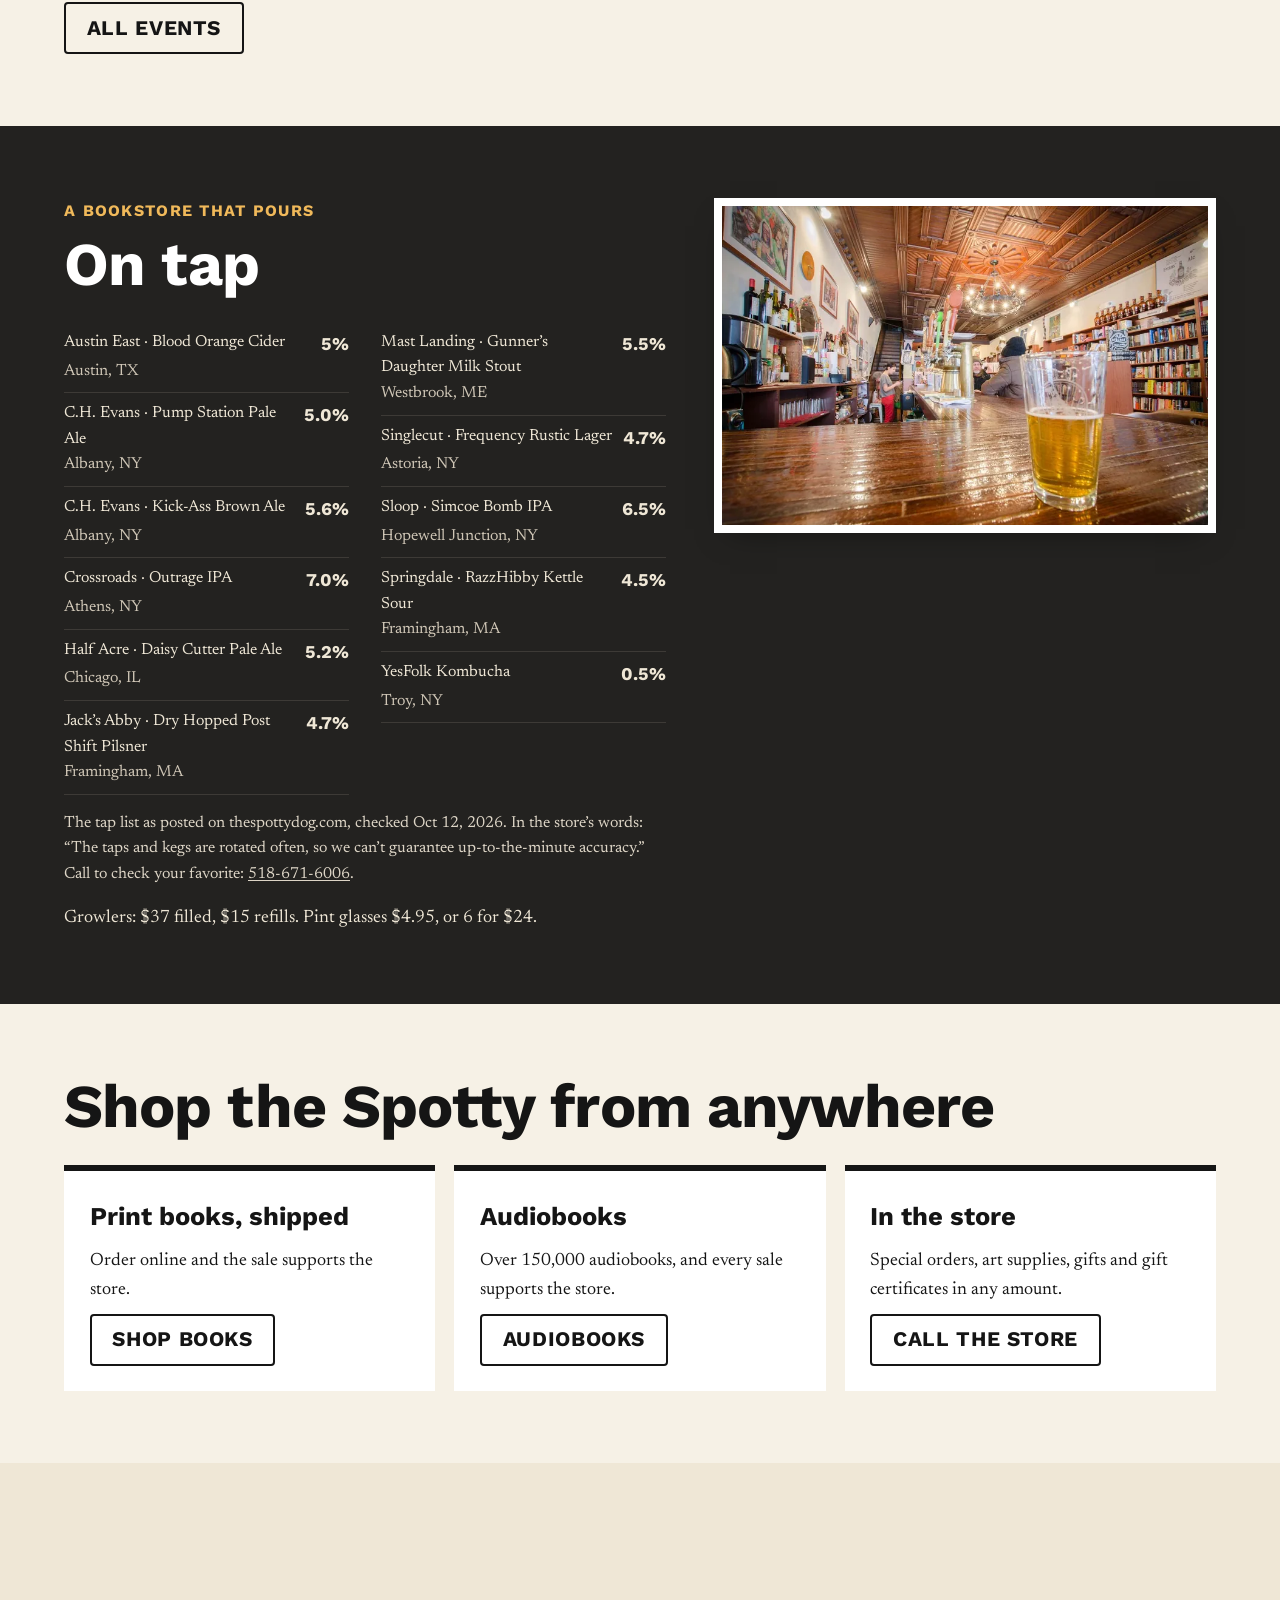
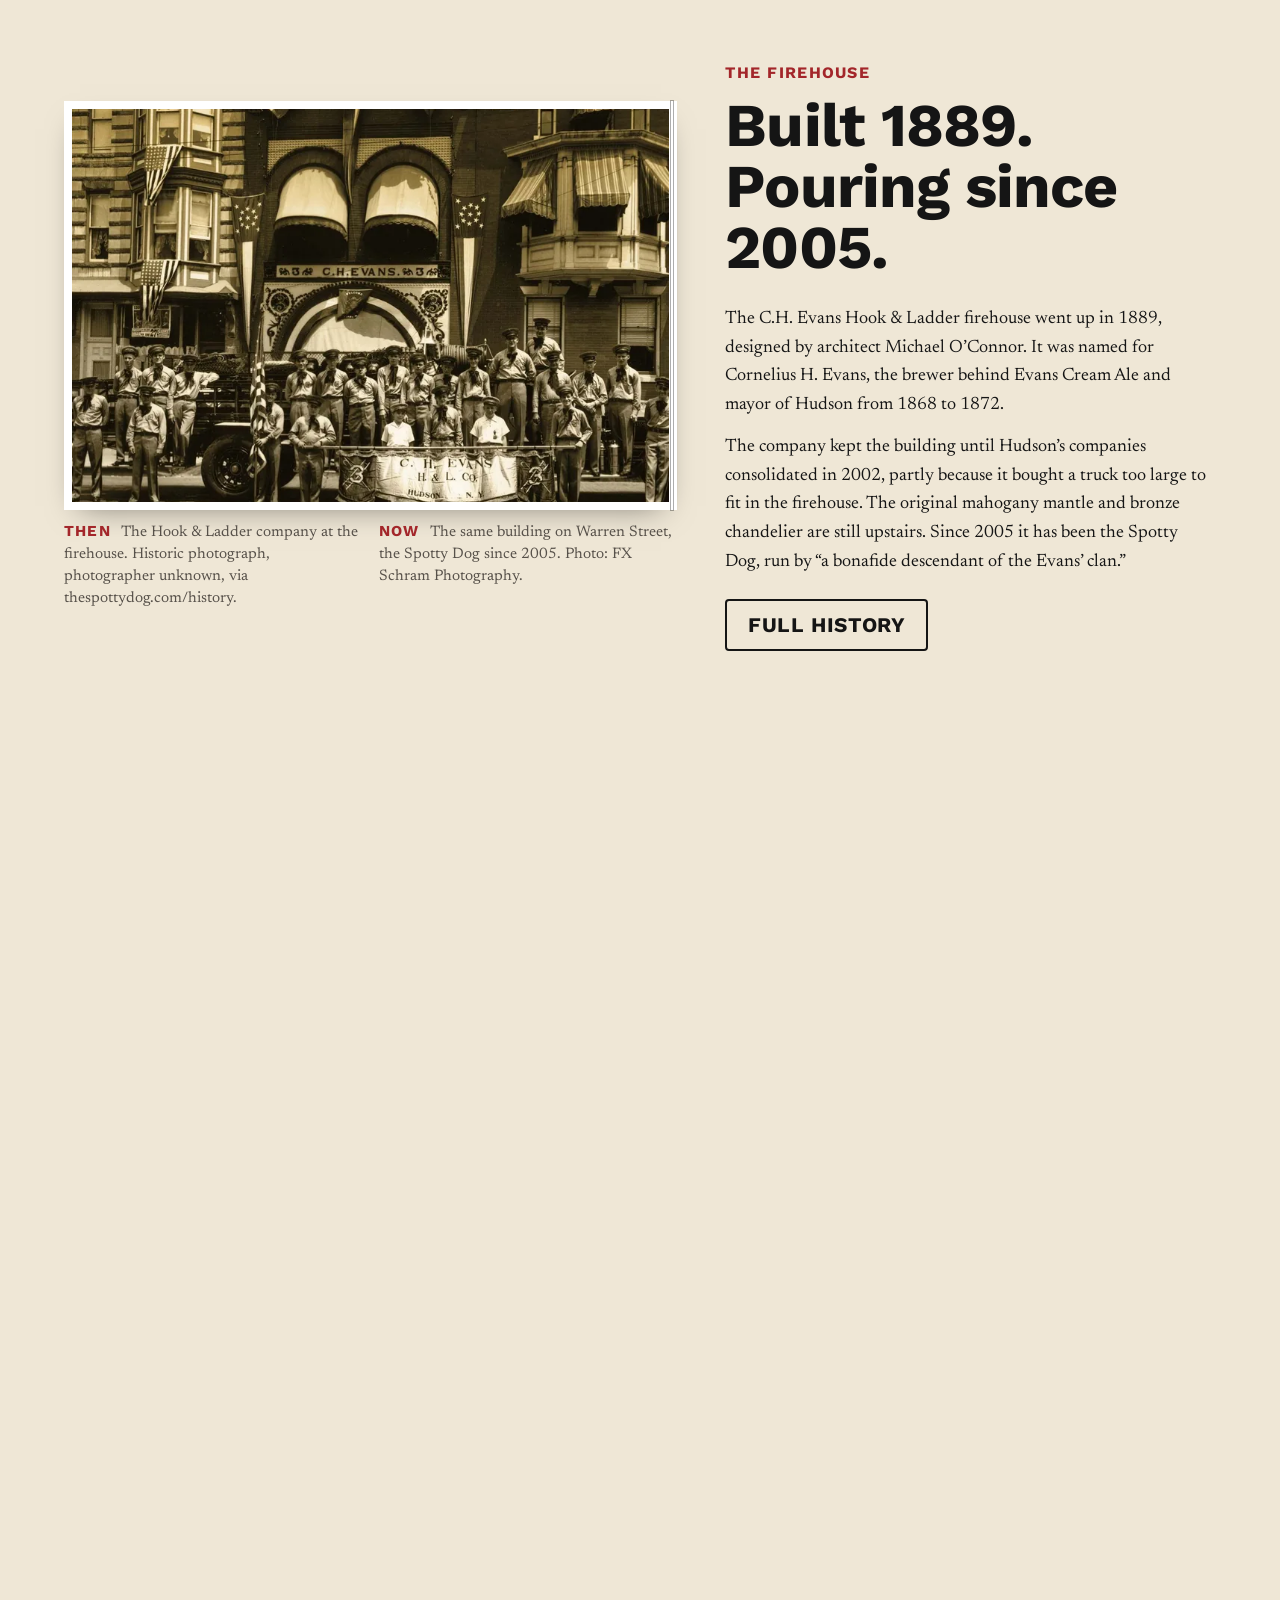
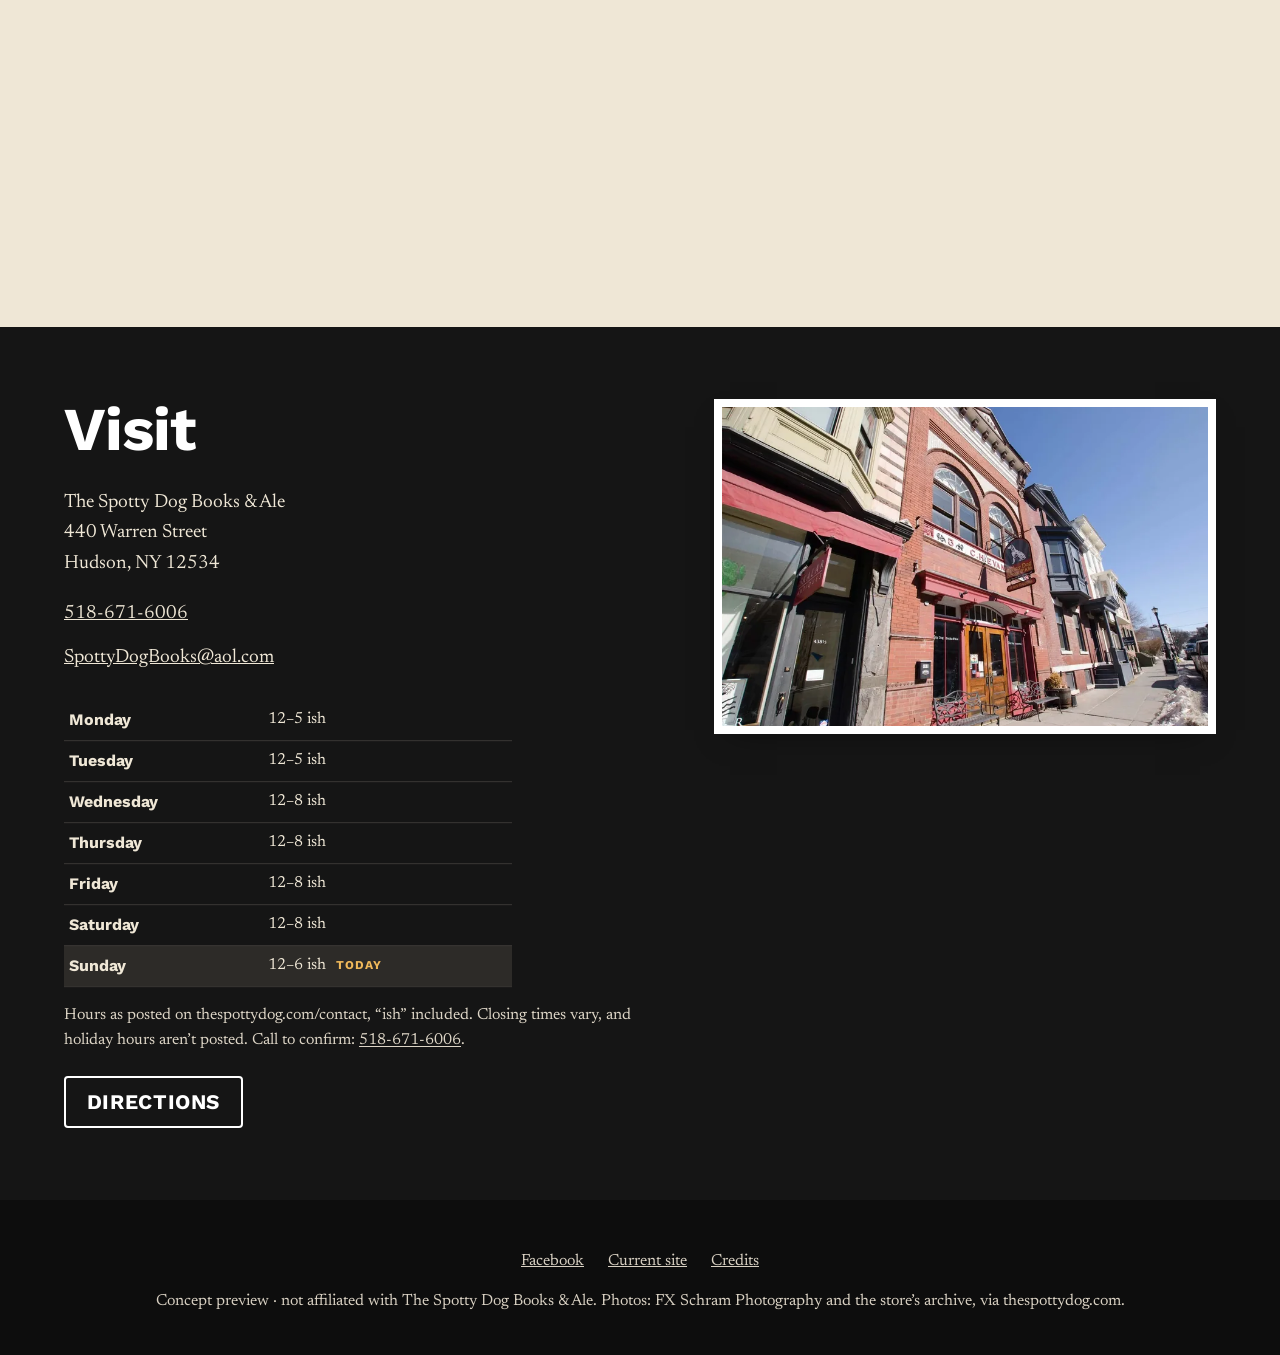
==== commit c6708e0f: "QA fixes: event email replaces HOLD A COPY, wood-paneled ceiling alt, Oct 24 reading hours guard, Tw" ====
--- a/index.html
+++ b/index.html
@@ -33,11 +33,11 @@
       <ul class="today">
         <li class="today__row" data-today-hours><span class="dot dot--closed" aria-hidden="true"></span><span><b>Hours</b> <span data-text>Hours vary. <a href="tel:+15186716006">Call to confirm.</a></span></span></li>
         <li class="today__row" data-today-event><span class="dot dot--later" aria-hidden="true"></span><span><b>Next event</b> <span data-text>Sat, Oct 24, 7 PM: Natalie Adler reads <i>Waiting on a Friend</i>, with Dave King</span></span></li>
-        <li class="today__row"><span class="dot dot--plain" aria-hidden="true"></span><span><b>On tap</b> 12 taps, rotated often. Ask about tonight’s.</span></li>
+        <li class="today__row"><span class="dot dot--plain" aria-hidden="true"></span><span><b>On tap</b> Twelve taps, rotated often. Ask about tonight’s.</span></li>
       </ul>
       <div class="btns"><a class="btn btn--primary btn--lg" href="#visit">PLAN A VISIT</a><a class="btn btn--outline btn--lg" href="#events">NEXT EVENT</a></div>
     </div>
-    <div class="hero__media"><picture><source type="image/webp" srcset="img/interior-800.webp 800w, img/interior-1500.webp 1500w" sizes="(min-width:900px) 600px, 92vw"><img class="hero__img" src="img/interior.jpg" alt="Inside the Spotty Dog: book-lined walls and a crowd at the long bar under the firehouse’s pressed-tin ceiling." width="1500" height="995" fetchpriority="high" decoding="async"></picture></div>
+    <div class="hero__media"><picture><source type="image/webp" srcset="img/interior-800.webp 800w, img/interior-1500.webp 1500w" sizes="(min-width:900px) 600px, 92vw"><img class="hero__img" src="img/interior.jpg" alt="Inside the Spotty Dog: book-lined walls and a crowd at the long bar under the firehouse’s original wood-paneled ceiling." width="1500" height="995" fetchpriority="high" decoding="async"></picture></div>
   </div>
 </section>
 
@@ -51,8 +51,8 @@
         <p class="ev__tag">Author event</p>
         <h3>Natalie Adler, <i>Waiting on a Friend</i></h3>
         <p>A reading from her debut novel, followed by a conversation with local author Dave King. Saturday, October 24, 7:00 PM.</p>
-        <div class="btns"><a class="btn btn--outline" href="cal/2026-10-24-natalie-adler.ics" download>ADD TO CALENDAR</a><a class="btn btn--outline" href="mailto:SpottyDogBooks@aol.com?subject=Signed%20copy%20hold%3A%20Waiting%20on%20a%20Friend%20(Natalie%20Adler%2C%20Oct%2024)&amp;body=Hi%20Spotty%20Dog%2C%0A%0APlease%20hold%20a%20copy%20of%20Waiting%20on%20a%20Friend%20by%20Natalie%20Adler%20for%20me%20to%20pick%20up%20at%20the%20Oct%2024%20reading.%0A%0AName%3A%0APhone%3A%0A%0AThank%20you!">HOLD A COPY</a></div>
-        <p class="note">HOLD A COPY opens an email to the store, and the store confirms. The end time in the calendar file is an estimate. Call to confirm: <a href="tel:+15186716006">518-671-6006</a>.</p>
+        <div class="btns"><a class="btn btn--outline" href="cal/2026-10-24-natalie-adler.ics" download>ADD TO CALENDAR</a><a class="btn btn--outline" href="mailto:SpottyDogBooks@aol.com?subject=Question%3A%20Natalie%20Adler%20event%2C%20Oct%2024">EMAIL ABOUT THIS EVENT</a></div>
+        <p class="note">Event questions go to the store’s listed event inbox. The end time in the calendar file is an estimate. Call to confirm: <a href="tel:+15186716006">518-671-6006</a>.</p>
       </div>
     </article>
     <p class="none" data-none hidden>No upcoming event is posted yet. Check back or call <a href="tel:+15186716006">518-671-6006</a>.</p>
